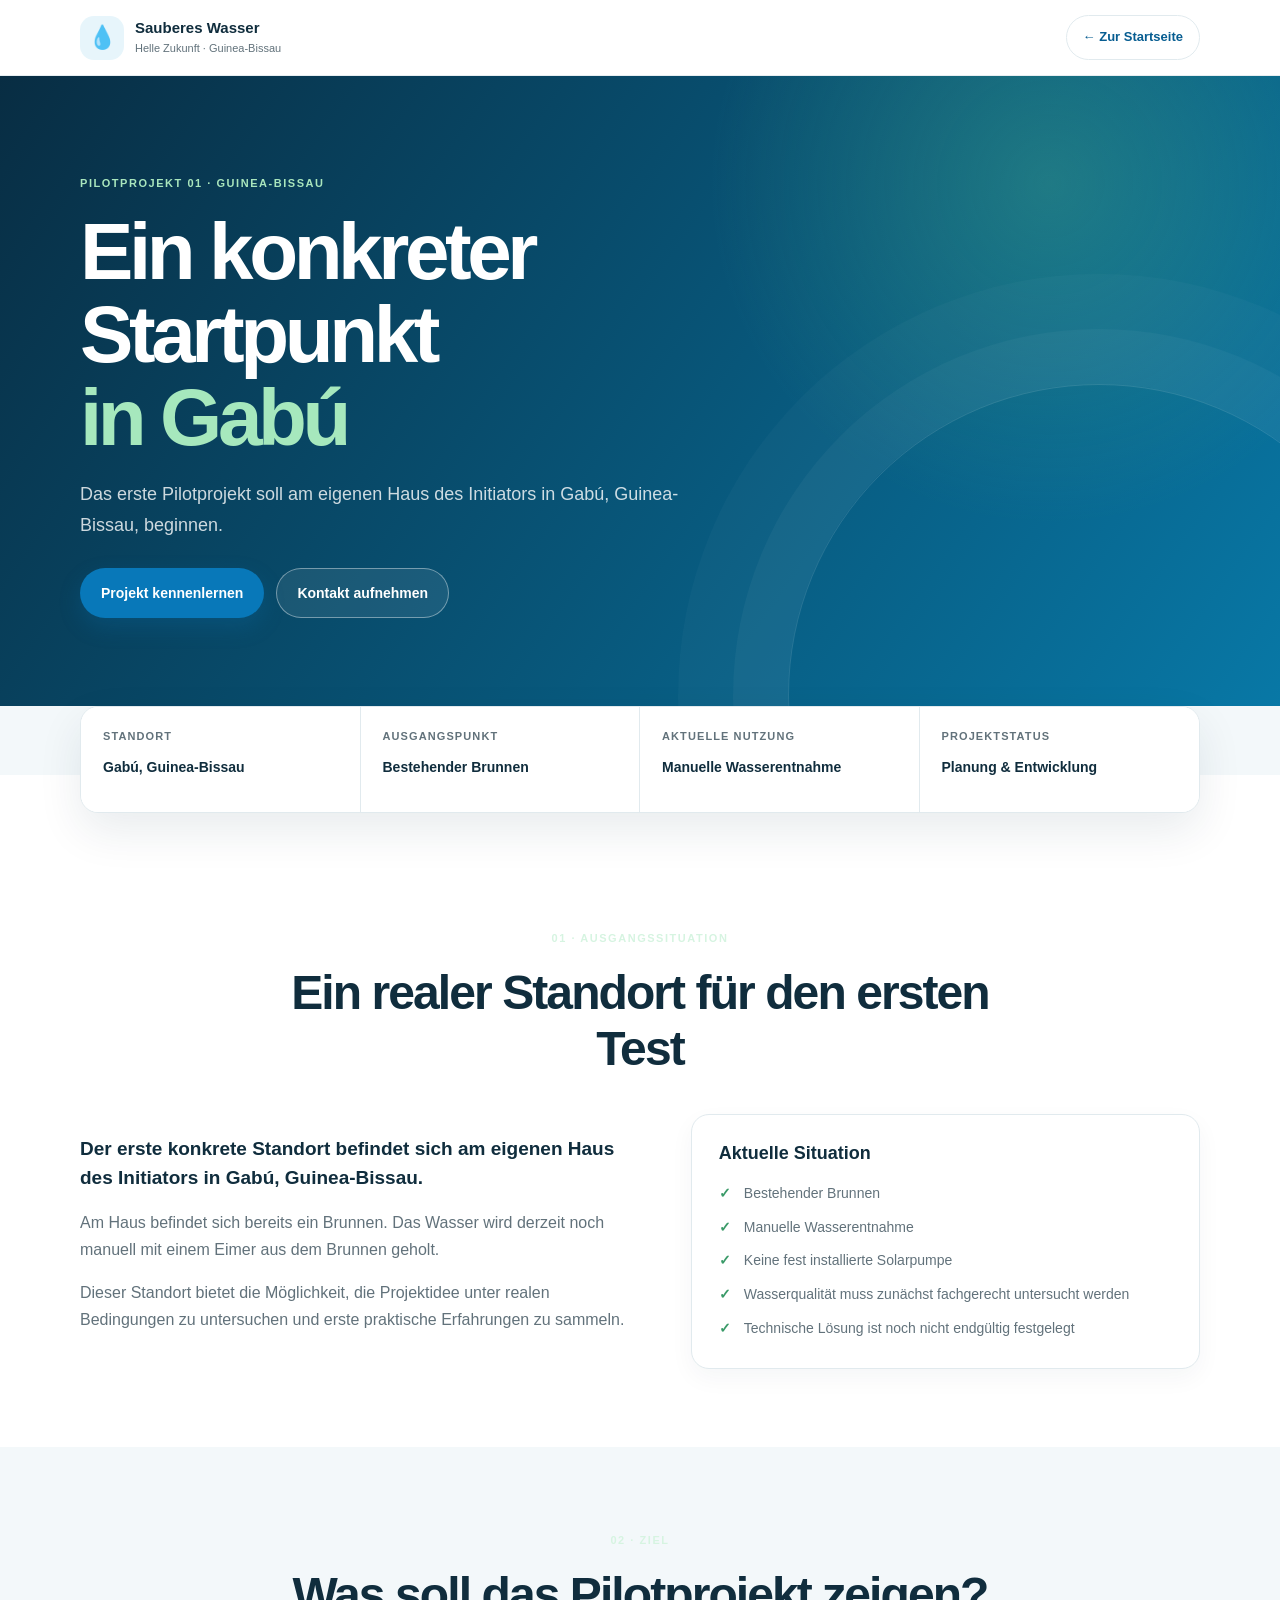
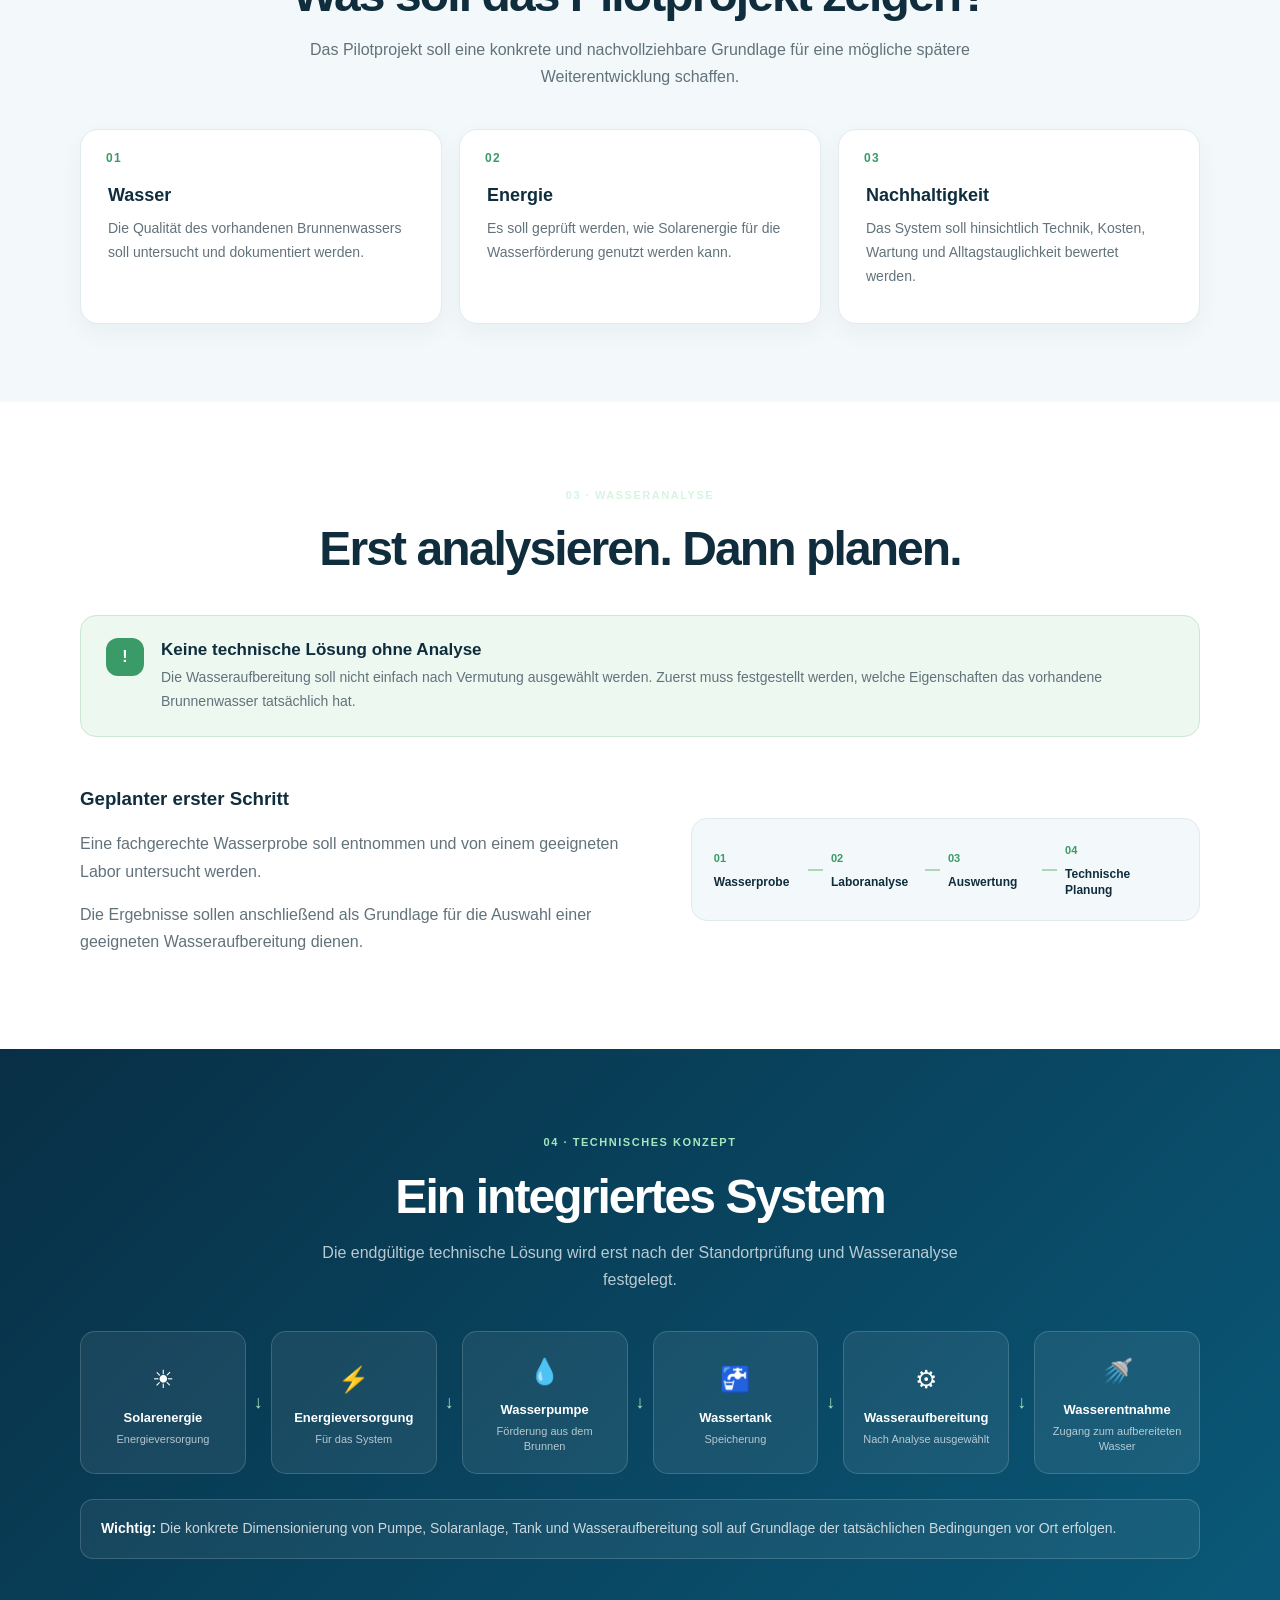
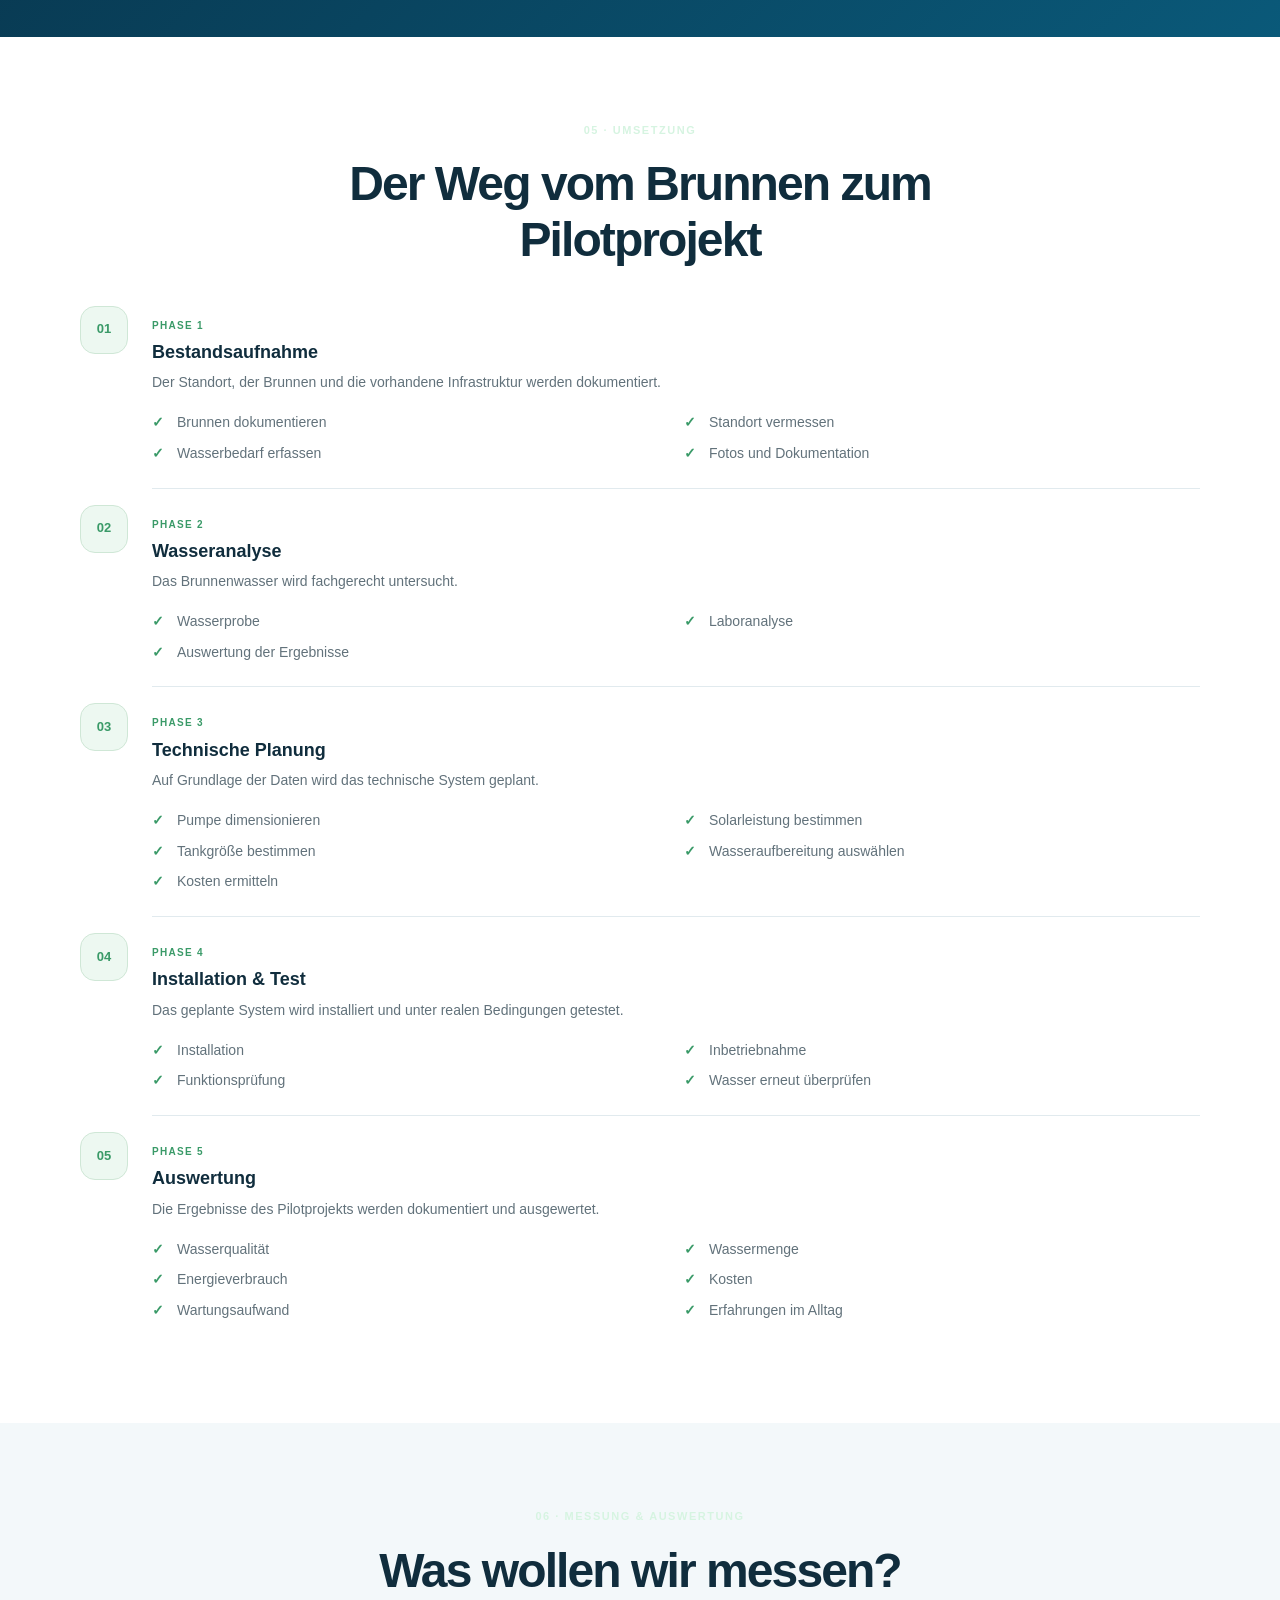
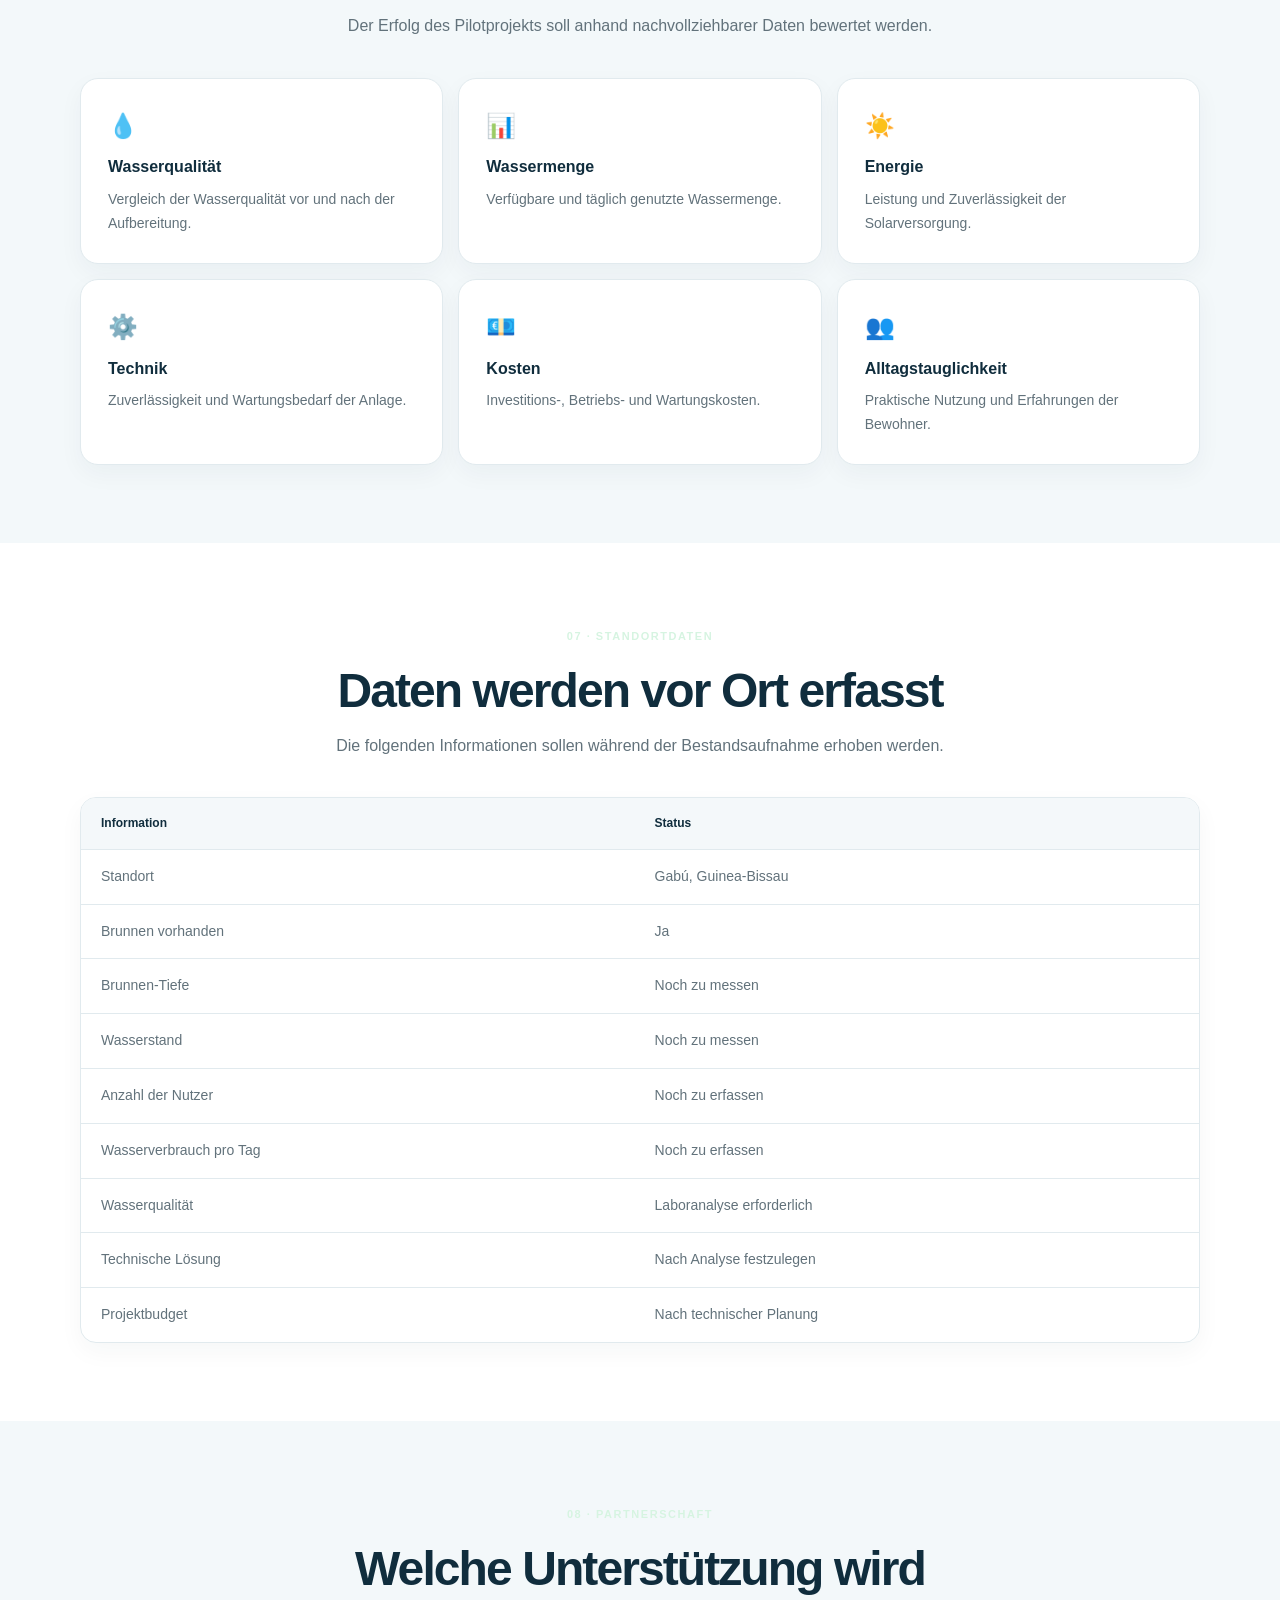
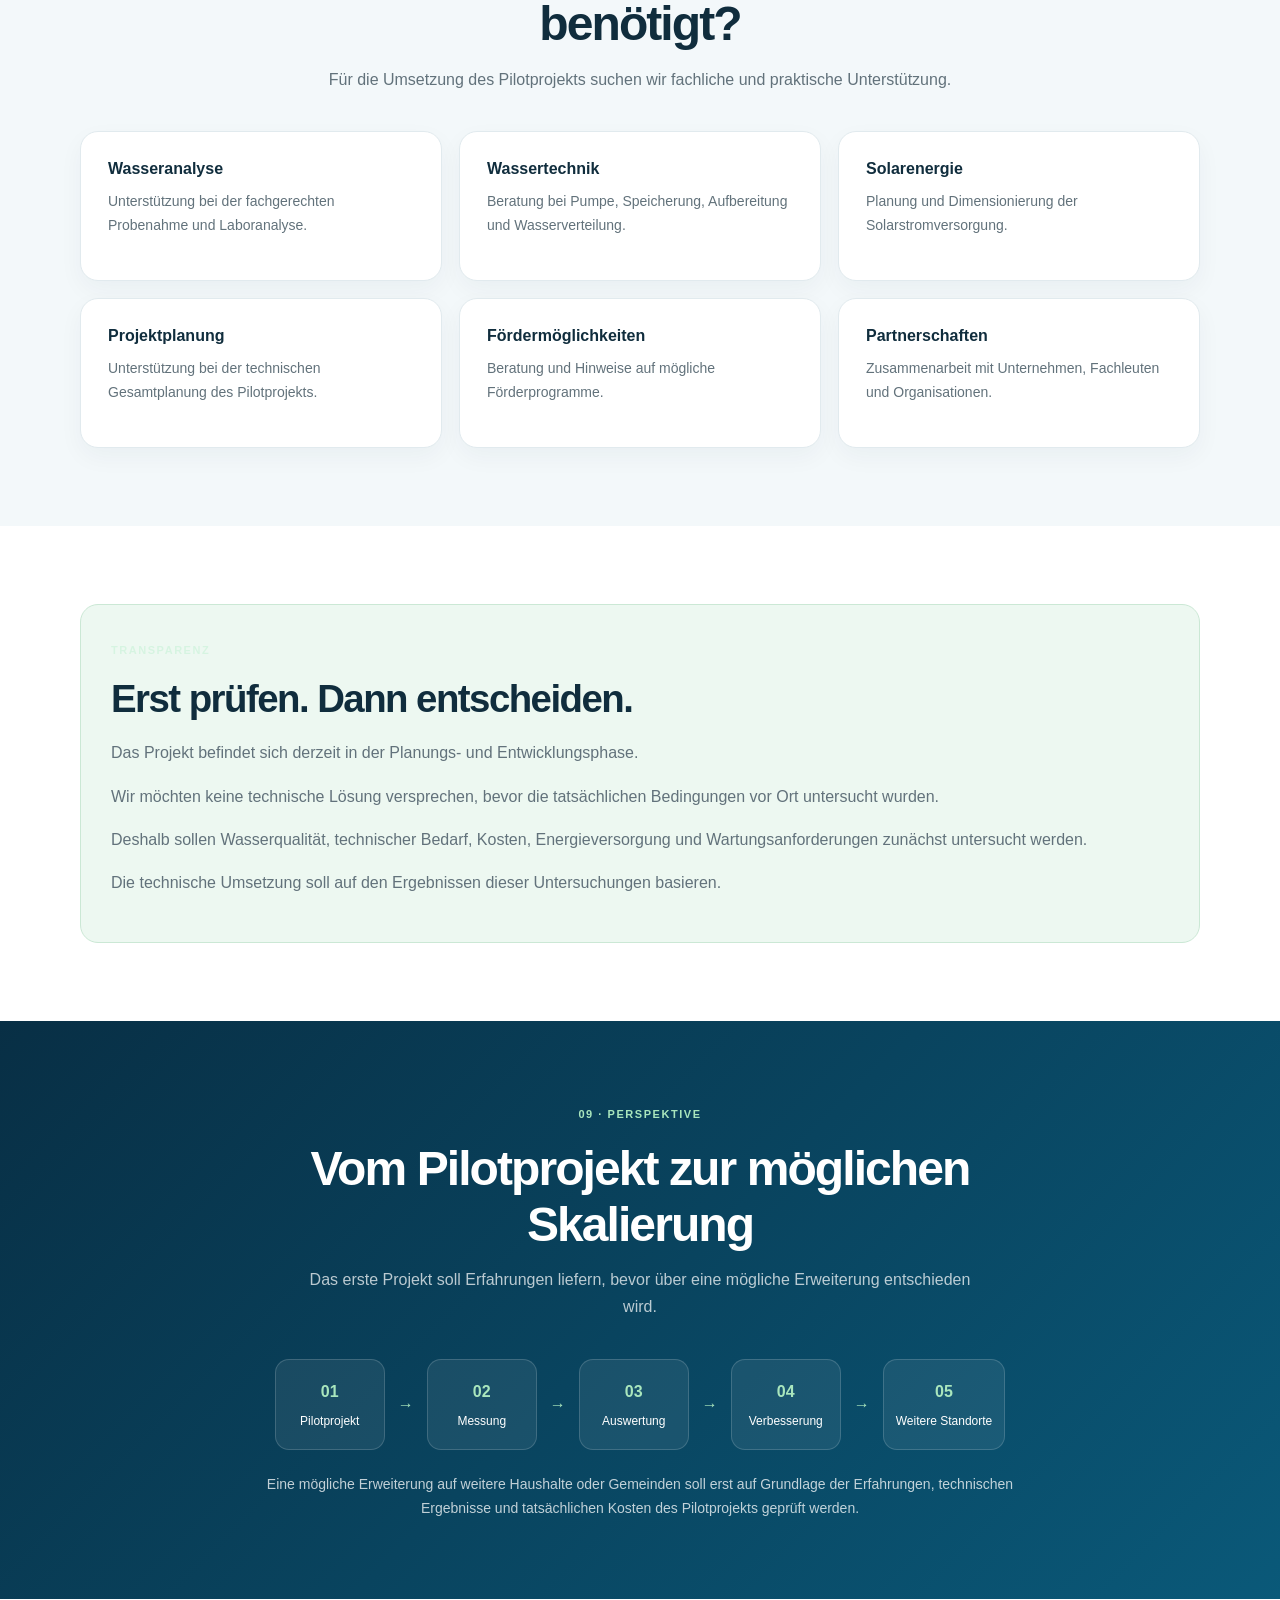
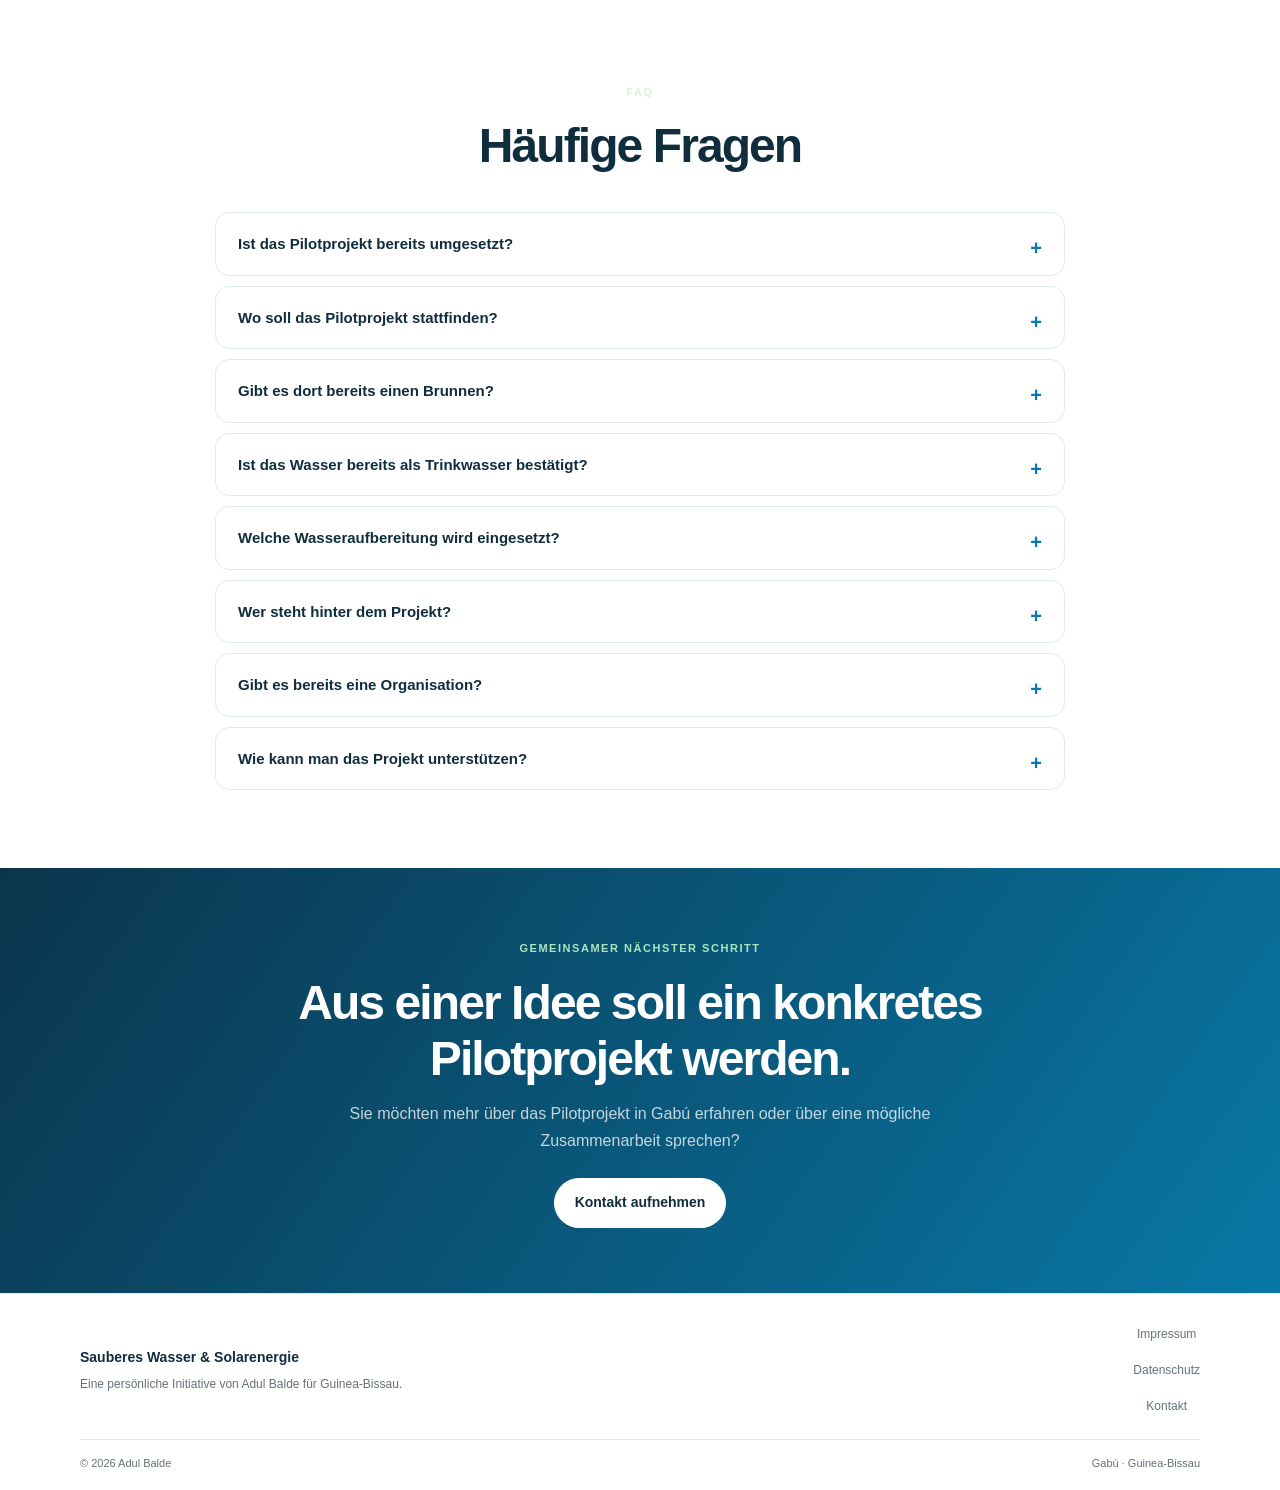
==== pilotprojekt.html @ 729b3783 "add new info" ====
<!DOCTYPE html>
<html lang="de">
<head>
    <meta charset="UTF-8">
    <meta
        name="viewport"
        content="width=device-width, initial-scale=1.0"
    >

    <meta
        name="description"
        content="Pilotprojekt in Gabú, Guinea-Bissau: Entwicklung und Erprobung einer nachhaltigen Lösung für Wasser und Solarenergie."
    >

    <title>Pilotprojekt Gabú | Sauberes Wasser & Solarenergie</title>

    <link rel="stylesheet" href="style.css">
</head>

<body class="pilot-page">

    <header class="site-header pilot-header">
        <a class="brand" href="index.html" aria-label="Zur Startseite">
            <span class="brand-mark" aria-hidden="true">💧</span>
            <span>
                <strong>Sauberes Wasser</strong>
                <small>Helle Zukunft · Guinea-Bissau</small>
            </span>
        </a>
        <a class="pilot-home-link" href="index.html">← Zur Startseite</a>
    </header>

    <main>

        <!-- =========================================
             HERO
        ========================================== -->

        <section class="pilot-hero">

            <div class="container">

                <span class="eyebrow">
                    PILOTPROJEKT 01 · GUINEA-BISSAU
                </span>

                <h1>
                    Ein konkreter Startpunkt
                    <span>in Gabú</span>
                </h1>

                <p class="hero-lead">
                    Das erste Pilotprojekt soll am eigenen Haus des
                    Initiators in Gabú, Guinea-Bissau, beginnen.
                </p>

                <div class="hero-actions">

                    <a
                        href="#ausgangssituation"
                        class="btn btn-primary"
                    >
                        Projekt kennenlernen
                    </a>

                    <a
                        href="index.html#kontakt"
                        class="btn btn-secondary"
                    >
                        Kontakt aufnehmen
                    </a>

                </div>

            </div>

        </section>


        <!-- =========================================
             QUICK FACTS
        ========================================== -->

        <section class="pilot-facts">

            <div class="container">

                <div class="facts-grid">

                    <div class="fact-card">

                        <span class="fact-label">
                            Standort
                        </span>

                        <strong>
                            Gabú, Guinea-Bissau
                        </strong>

                    </div>


                    <div class="fact-card">

                        <span class="fact-label">
                            Ausgangspunkt
                        </span>

                        <strong>
                            Bestehender Brunnen
                        </strong>

                    </div>


                    <div class="fact-card">

                        <span class="fact-label">
                            Aktuelle Nutzung
                        </span>

                        <strong>
                            Manuelle Wasserentnahme
                        </strong>

                    </div>


                    <div class="fact-card">

                        <span class="fact-label">
                            Projektstatus
                        </span>

                        <strong>
                            Planung & Entwicklung
                        </strong>

                    </div>

                </div>

            </div>

        </section>


        <!-- =========================================
             AUSGANGSSITUATION
        ========================================== -->

        <section
            id="ausgangssituation"
            class="section"
        >

            <div class="container">

                <div class="section-heading">

                    <span class="eyebrow">
                        01 · AUSGANGSSITUATION
                    </span>

                    <h2>
                        Ein realer Standort für
                        den ersten Test
                    </h2>

                </div>


                <div class="two-column">

                    <div>

                        <p class="lead">
                            Der erste konkrete Standort befindet sich
                            am eigenen Haus des Initiators in Gabú,
                            Guinea-Bissau.
                        </p>

                        <p>
                            Am Haus befindet sich bereits ein Brunnen.
                            Das Wasser wird derzeit noch manuell mit
                            einem Eimer aus dem Brunnen geholt.
                        </p>

                        <p>
                            Dieser Standort bietet die Möglichkeit,
                            die Projektidee unter realen Bedingungen
                            zu untersuchen und erste praktische
                            Erfahrungen zu sammeln.
                        </p>

                    </div>


                    <div class="info-card">

                        <h3>
                            Aktuelle Situation
                        </h3>

                        <ul class="check-list">

                            <li>
                                Bestehender Brunnen
                            </li>

                            <li>
                                Manuelle Wasserentnahme
                            </li>

                            <li>
                                Keine fest installierte Solarpumpe
                            </li>

                            <li>
                                Wasserqualität muss zunächst
                                fachgerecht untersucht werden
                            </li>

                            <li>
                                Technische Lösung ist noch nicht
                                endgültig festgelegt
                            </li>

                        </ul>

                    </div>

                </div>

            </div>

        </section>


        <!-- =========================================
             ZIEL
        ========================================== -->

        <section class="section section-light">

            <div class="container">

                <div class="section-heading centered">

                    <span class="eyebrow">
                        02 · ZIEL
                    </span>

                    <h2>
                        Was soll das Pilotprojekt zeigen?
                    </h2>

                    <p>
                        Das Pilotprojekt soll eine konkrete und
                        nachvollziehbare Grundlage für eine mögliche
                        spätere Weiterentwicklung schaffen.
                    </p>

                </div>


                <div class="cards-grid three-columns">

                    <article class="feature-card">

                        <div class="card-number">
                            01
                        </div>

                        <h3>
                            Wasser
                        </h3>

                        <p>
                            Die Qualität des vorhandenen Brunnenwassers
                            soll untersucht und dokumentiert werden.
                        </p>

                    </article>


                    <article class="feature-card">

                        <div class="card-number">
                            02
                        </div>

                        <h3>
                            Energie
                        </h3>

                        <p>
                            Es soll geprüft werden, wie Solarenergie
                            für die Wasserförderung genutzt werden kann.
                        </p>

                    </article>


                    <article class="feature-card">

                        <div class="card-number">
                            03
                        </div>

                        <h3>
                            Nachhaltigkeit
                        </h3>

                        <p>
                            Das System soll hinsichtlich Technik,
                            Kosten, Wartung und Alltagstauglichkeit
                            bewertet werden.
                        </p>

                    </article>

                </div>

            </div>

        </section>


        <!-- =========================================
             WASSERANALYSE
        ========================================== -->

        <section class="section">

            <div class="container">

                <div class="section-heading">

                    <span class="eyebrow">
                        03 · WASSERANALYSE
                    </span>

                    <h2>
                        Erst analysieren.
                        Dann planen.
                    </h2>

                </div>


                <div class="important-box">

                    <div class="important-icon">
                        !
                    </div>

                    <div>

                        <h3>
                            Keine technische Lösung ohne Analyse
                        </h3>

                        <p>
                            Die Wasseraufbereitung soll nicht einfach
                            nach Vermutung ausgewählt werden.
                            Zuerst muss festgestellt werden, welche
                            Eigenschaften das vorhandene Brunnenwasser
                            tatsächlich hat.
                        </p>

                    </div>

                </div>


                <div class="two-column">

                    <div>

                        <h3>
                            Geplanter erster Schritt
                        </h3>

                        <p>
                            Eine fachgerechte Wasserprobe soll
                            entnommen und von einem geeigneten
                            Labor untersucht werden.
                        </p>

                        <p>
                            Die Ergebnisse sollen anschließend als
                            Grundlage für die Auswahl einer geeigneten
                            Wasseraufbereitung dienen.
                        </p>

                    </div>


                    <div class="process-card">

                        <div class="process-step">
                            <span>01</span>
                            <strong>Wasserprobe</strong>
                        </div>

                        <div class="process-line"></div>

                        <div class="process-step">
                            <span>02</span>
                            <strong>Laboranalyse</strong>
                        </div>

                        <div class="process-line"></div>

                        <div class="process-step">
                            <span>03</span>
                            <strong>Auswertung</strong>
                        </div>

                        <div class="process-line"></div>

                        <div class="process-step">
                            <span>04</span>
                            <strong>Technische Planung</strong>
                        </div>

                    </div>

                </div>

            </div>

        </section>


        <!-- =========================================
             TECHNISCHES KONZEPT
        ========================================== -->

        <section
            class="section section-dark"
            id="technisches-konzept"
        >

            <div class="container">

                <div class="section-heading centered">

                    <span class="eyebrow">
                        04 · TECHNISCHES KONZEPT
                    </span>

                    <h2>
                        Ein integriertes System
                    </h2>

                    <p>
                        Die endgültige technische Lösung wird erst
                        nach der Standortprüfung und Wasseranalyse
                        festgelegt.
                    </p>

                </div>


                <div class="system-flow">

                    <div class="system-item">

                        <span class="system-icon">
                            ☀
                        </span>

                        <strong>
                            Solarenergie
                        </strong>

                        <small>
                            Energieversorgung
                        </small>

                    </div>


                    <div class="system-arrow">
                        ↓
                    </div>


                    <div class="system-item">

                        <span class="system-icon">
                            ⚡
                        </span>

                        <strong>
                            Energieversorgung
                        </strong>

                        <small>
                            Für das System
                        </small>

                    </div>


                    <div class="system-arrow">
                        ↓
                    </div>


                    <div class="system-item">

                        <span class="system-icon">
                            💧
                        </span>

                        <strong>
                            Wasserpumpe
                        </strong>

                        <small>
                            Förderung aus dem Brunnen
                        </small>

                    </div>


                    <div class="system-arrow">
                        ↓
                    </div>


                    <div class="system-item">

                        <span class="system-icon">
                            🚰
                        </span>

                        <strong>
                            Wassertank
                        </strong>

                        <small>
                            Speicherung
                        </small>

                    </div>


                    <div class="system-arrow">
                        ↓
                    </div>


                    <div class="system-item">

                        <span class="system-icon">
                            ⚙
                        </span>

                        <strong>
                            Wasseraufbereitung
                        </strong>

                        <small>
                            Nach Analyse ausgewählt
                        </small>

                    </div>


                    <div class="system-arrow">
                        ↓
                    </div>


                    <div class="system-item">

                        <span class="system-icon">
                            🚿
                        </span>

                        <strong>
                            Wasserentnahme
                        </strong>

                        <small>
                            Zugang zum aufbereiteten Wasser
                        </small>

                    </div>

                </div>


                <div class="dark-note">

                    <strong>
                        Wichtig:
                    </strong>

                    Die konkrete Dimensionierung von Pumpe,
                    Solaranlage, Tank und Wasseraufbereitung soll
                    auf Grundlage der tatsächlichen Bedingungen
                    vor Ort erfolgen.

                </div>

            </div>

        </section>


        <!-- =========================================
             PROJEKTPHASEN
        ========================================== -->

        <section class="section">

            <div class="container">

                <div class="section-heading centered">

                    <span class="eyebrow">
                        05 · UMSETZUNG
                    </span>

                    <h2>
                        Der Weg vom Brunnen
                        zum Pilotprojekt
                    </h2>

                </div>


                <div class="timeline">

                    <article class="timeline-item">

                        <div class="timeline-number">
                            01
                        </div>

                        <div class="timeline-content">

                            <span>
                                PHASE 1
                            </span>

                            <h3>
                                Bestandsaufnahme
                            </h3>

                            <p>
                                Der Standort, der Brunnen und die
                                vorhandene Infrastruktur werden
                                dokumentiert.
                            </p>

                            <ul>
                                <li>Brunnen dokumentieren</li>
                                <li>Standort vermessen</li>
                                <li>Wasserbedarf erfassen</li>
                                <li>Fotos und Dokumentation</li>
                            </ul>

                        </div>

                    </article>


                    <article class="timeline-item">

                        <div class="timeline-number">
                            02
                        </div>

                        <div class="timeline-content">

                            <span>
                                PHASE 2
                            </span>

                            <h3>
                                Wasseranalyse
                            </h3>

                            <p>
                                Das Brunnenwasser wird fachgerecht
                                untersucht.
                            </p>

                            <ul>
                                <li>Wasserprobe</li>
                                <li>Laboranalyse</li>
                                <li>Auswertung der Ergebnisse</li>
                            </ul>

                        </div>

                    </article>


                    <article class="timeline-item">

                        <div class="timeline-number">
                            03
                        </div>

                        <div class="timeline-content">

                            <span>
                                PHASE 3
                            </span>

                            <h3>
                                Technische Planung
                            </h3>

                            <p>
                                Auf Grundlage der Daten wird das
                                technische System geplant.
                            </p>

                            <ul>
                                <li>Pumpe dimensionieren</li>
                                <li>Solarleistung bestimmen</li>
                                <li>Tankgröße bestimmen</li>
                                <li>Wasseraufbereitung auswählen</li>
                                <li>Kosten ermitteln</li>
                            </ul>

                        </div>

                    </article>


                    <article class="timeline-item">

                        <div class="timeline-number">
                            04
                        </div>

                        <div class="timeline-content">

                            <span>
                                PHASE 4
                            </span>

                            <h3>
                                Installation & Test
                            </h3>

                            <p>
                                Das geplante System wird installiert
                                und unter realen Bedingungen getestet.
                            </p>

                            <ul>
                                <li>Installation</li>
                                <li>Inbetriebnahme</li>
                                <li>Funktionsprüfung</li>
                                <li>Wasser erneut überprüfen</li>
                            </ul>

                        </div>

                    </article>


                    <article class="timeline-item">

                        <div class="timeline-number">
                            05
                        </div>

                        <div class="timeline-content">

                            <span>
                                PHASE 5
                            </span>

                            <h3>
                                Auswertung
                            </h3>

                            <p>
                                Die Ergebnisse des Pilotprojekts werden
                                dokumentiert und ausgewertet.
                            </p>

                            <ul>
                                <li>Wasserqualität</li>
                                <li>Wassermenge</li>
                                <li>Energieverbrauch</li>
                                <li>Kosten</li>
                                <li>Wartungsaufwand</li>
                                <li>Erfahrungen im Alltag</li>
                            </ul>

                        </div>

                    </article>

                </div>

            </div>

        </section>


        <!-- =========================================
             MESSUNG
        ========================================== -->

        <section class="section section-light">

            <div class="container">

                <div class="section-heading centered">

                    <span class="eyebrow">
                        06 · MESSUNG & AUSWERTUNG
                    </span>

                    <h2>
                        Was wollen wir messen?
                    </h2>

                    <p>
                        Der Erfolg des Pilotprojekts soll anhand
                        nachvollziehbarer Daten bewertet werden.
                    </p>

                </div>


                <div class="measurement-grid">

                    <div class="measurement-card">

                        <span>
                            💧
                        </span>

                        <h3>
                            Wasserqualität
                        </h3>

                        <p>
                            Vergleich der Wasserqualität vor und
                            nach der Aufbereitung.
                        </p>

                    </div>


                    <div class="measurement-card">

                        <span>
                            📊
                        </span>

                        <h3>
                            Wassermenge
                        </h3>

                        <p>
                            Verfügbare und täglich genutzte
                            Wassermenge.
                        </p>

                    </div>


                    <div class="measurement-card">

                        <span>
                            ☀️
                        </span>

                        <h3>
                            Energie
                        </h3>

                        <p>
                            Leistung und Zuverlässigkeit der
                            Solarversorgung.
                        </p>

                    </div>


                    <div class="measurement-card">

                        <span>
                            ⚙️
                        </span>

                        <h3>
                            Technik
                        </h3>

                        <p>
                            Zuverlässigkeit und Wartungsbedarf
                            der Anlage.
                        </p>

                    </div>


                    <div class="measurement-card">

                        <span>
                            💶
                        </span>

                        <h3>
                            Kosten
                        </h3>

                        <p>
                            Investitions-, Betriebs- und
                            Wartungskosten.
                        </p>

                    </div>


                    <div class="measurement-card">

                        <span>
                            👥
                        </span>

                        <h3>
                            Alltagstauglichkeit
                        </h3>

                        <p>
                            Praktische Nutzung und Erfahrungen
                            der Bewohner.
                        </p>

                    </div>

                </div>

            </div>

        </section>


        <!-- =========================================
             DATEN DES STANDORTS
        ========================================== -->

        <section class="section">

            <div class="container">

                <div class="section-heading">

                    <span class="eyebrow">
                        07 · STANDORTDATEN
                    </span>

                    <h2>
                        Daten werden vor Ort erfasst
                    </h2>

                    <p>
                        Die folgenden Informationen sollen während
                        der Bestandsaufnahme erhoben werden.
                    </p>

                </div>


                <div class="data-table-wrapper">

                    <table class="data-table">

                        <thead>

                            <tr>
                                <th>
                                    Information
                                </th>

                                <th>
                                    Status
                                </th>
                            </tr>

                        </thead>

                        <tbody>

                            <tr>
                                <td>
                                    Standort
                                </td>

                                <td>
                                    Gabú, Guinea-Bissau
                                </td>
                            </tr>

                            <tr>
                                <td>
                                    Brunnen vorhanden
                                </td>

                                <td>
                                    Ja
                                </td>
                            </tr>

                            <tr>
                                <td>
                                    Brunnen-Tiefe
                                </td>

                                <td>
                                    Noch zu messen
                                </td>
                            </tr>

                            <tr>
                                <td>
                                    Wasserstand
                                </td>

                                <td>
                                    Noch zu messen
                                </td>
                            </tr>

                            <tr>
                                <td>
                                    Anzahl der Nutzer
                                </td>

                                <td>
                                    Noch zu erfassen
                                </td>
                            </tr>

                            <tr>
                                <td>
                                    Wasserverbrauch pro Tag
                                </td>

                                <td>
                                    Noch zu erfassen
                                </td>
                            </tr>

                            <tr>
                                <td>
                                    Wasserqualität
                                </td>

                                <td>
                                    Laboranalyse erforderlich
                                </td>
                            </tr>

                            <tr>
                                <td>
                                    Technische Lösung
                                </td>

                                <td>
                                    Nach Analyse festzulegen
                                </td>
                            </tr>

                            <tr>
                                <td>
                                    Projektbudget
                                </td>

                                <td>
                                    Nach technischer Planung
                                </td>
                            </tr>

                        </tbody>

                    </table>

                </div>

            </div>

        </section>


        <!-- =========================================
             WAS WIR BRAUCHEN
        ========================================== -->

        <section class="section section-light">

            <div class="container">

                <div class="section-heading centered">

                    <span class="eyebrow">
                        08 · PARTNERSCHAFT
                    </span>

                    <h2>
                        Welche Unterstützung wird benötigt?
                    </h2>

                    <p>
                        Für die Umsetzung des Pilotprojekts suchen
                        wir fachliche und praktische Unterstützung.
                    </p>

                </div>


                <div class="cards-grid three-columns">

                    <article class="support-card">

                        <h3>
                            Wasseranalyse
                        </h3>

                        <p>
                            Unterstützung bei der fachgerechten
                            Probenahme und Laboranalyse.
                        </p>

                    </article>


                    <article class="support-card">

                        <h3>
                            Wassertechnik
                        </h3>

                        <p>
                            Beratung bei Pumpe, Speicherung,
                            Aufbereitung und Wasserverteilung.
                        </p>

                    </article>


                    <article class="support-card">

                        <h3>
                            Solarenergie
                        </h3>

                        <p>
                            Planung und Dimensionierung der
                            Solarstromversorgung.
                        </p>

                    </article>


                    <article class="support-card">

                        <h3>
                            Projektplanung
                        </h3>

                        <p>
                            Unterstützung bei der technischen
                            Gesamtplanung des Pilotprojekts.
                        </p>

                    </article>


                    <article class="support-card">

                        <h3>
                            Fördermöglichkeiten
                        </h3>

                        <p>
                            Beratung und Hinweise auf mögliche
                            Förderprogramme.
                        </p>

                    </article>


                    <article class="support-card">

                        <h3>
                            Partnerschaften
                        </h3>

                        <p>
                            Zusammenarbeit mit Unternehmen,
                            Fachleuten und Organisationen.
                        </p>

                    </article>

                </div>

            </div>

        </section>


        <!-- =========================================
             TRANSPARENZ
        ========================================== -->

        <section class="section">

            <div class="container">

                <div class="transparency-box">

                    <div>

                        <span class="eyebrow">
                            TRANSPARENZ
                        </span>

                        <h2>
                            Erst prüfen. Dann entscheiden.
                        </h2>

                    </div>


                    <div>

                        <p>
                            Das Projekt befindet sich derzeit in der
                            Planungs- und Entwicklungsphase.
                        </p>

                        <p>
                            Wir möchten keine technische Lösung
                            versprechen, bevor die tatsächlichen
                            Bedingungen vor Ort untersucht wurden.
                        </p>

                        <p>
                            Deshalb sollen Wasserqualität, technischer
                            Bedarf, Kosten, Energieversorgung und
                            Wartungsanforderungen zunächst untersucht
                            werden.
                        </p>

                        <p>
                            Die technische Umsetzung soll auf den
                            Ergebnissen dieser Untersuchungen basieren.
                        </p>

                    </div>

                </div>

            </div>

        </section>


        <!-- =========================================
             ZUKUNFT
        ========================================== -->

        <section class="section section-dark">

            <div class="container">

                <div class="section-heading centered">

                    <span class="eyebrow">
                        09 · PERSPEKTIVE
                    </span>

                    <h2>
                        Vom Pilotprojekt zur möglichen
                        Skalierung
                    </h2>

                    <p>
                        Das erste Projekt soll Erfahrungen liefern,
                        bevor über eine mögliche Erweiterung
                        entschieden wird.
                    </p>

                </div>


                <div class="scale-flow">

                    <div>
                        <strong>
                            01
                        </strong>

                        <span>
                            Pilotprojekt
                        </span>
                    </div>

                    <div class="scale-arrow">
                        →
                    </div>

                    <div>
                        <strong>
                            02
                        </strong>

                        <span>
                            Messung
                        </span>
                    </div>

                    <div class="scale-arrow">
                        →
                    </div>

                    <div>
                        <strong>
                            03
                        </strong>

                        <span>
                            Auswertung
                        </span>
                    </div>

                    <div class="scale-arrow">
                        →
                    </div>

                    <div>
                        <strong>
                            04
                        </strong>

                        <span>
                            Verbesserung
                        </span>
                    </div>

                    <div class="scale-arrow">
                        →
                    </div>

                    <div>
                        <strong>
                            05
                        </strong>

                        <span>
                            Weitere Standorte
                        </span>
                    </div>

                </div>


                <p class="future-note">

                    Eine mögliche Erweiterung auf weitere Haushalte
                    oder Gemeinden soll erst auf Grundlage der
                    Erfahrungen, technischen Ergebnisse und
                    tatsächlichen Kosten des Pilotprojekts geprüft
                    werden.

                </p>

            </div>

        </section>


        <!-- =========================================
             FAQ
        ========================================== -->

        <section class="section">

            <div class="container">

                <div class="section-heading centered">

                    <span class="eyebrow">
                        FAQ
                    </span>

                    <h2>
                        Häufige Fragen
                    </h2>

                </div>


                <div class="faq">

                    <details>

                        <summary>
                            Ist das Pilotprojekt bereits umgesetzt?
                        </summary>

                        <p>
                            Nein. Das Projekt befindet sich derzeit
                            in der Planungs- und Entwicklungsphase.
                        </p>

                    </details>


                    <details>

                        <summary>
                            Wo soll das Pilotprojekt stattfinden?
                        </summary>

                        <p>
                            Der erste Pilotstandort befindet sich am
                            eigenen Haus des Initiators in Gabú,
                            Guinea-Bissau.
                        </p>

                    </details>


                    <details>

                        <summary>
                            Gibt es dort bereits einen Brunnen?
                        </summary>

                        <p>
                            Ja. Am Standort befindet sich bereits
                            ein Brunnen, aus dem das Wasser derzeit
                            manuell mit einem Eimer entnommen wird.
                        </p>

                    </details>


                    <details>

                        <summary>
                            Ist das Wasser bereits als Trinkwasser
                            bestätigt?
                        </summary>

                        <p>
                            Das soll zunächst durch eine fachgerechte
                            Wasseranalyse überprüft werden. Die
                            technische Aufbereitung wird anschließend
                            auf Grundlage der Analyse geplant.
                        </p>

                    </details>


                    <details>

                        <summary>
                            Welche Wasseraufbereitung wird eingesetzt?
                        </summary>

                        <p>
                            Das steht noch nicht fest. Die geeignete
                            Methode soll anhand der Ergebnisse der
                            Wasseranalyse ausgewählt werden.
                        </p>

                    </details>


                    <details>

                        <summary>
                            Wer steht hinter dem Projekt?
                        </summary>

                        <p>
                            Das Projekt wurde von Adul Balde als
                            persönliche Initiative entwickelt.
                        </p>

                    </details>


                    <details>

                        <summary>
                            Gibt es bereits eine Organisation?
                        </summary>

                        <p>
                            Derzeit handelt es sich um eine persönliche
                            Initiative. Perspektivisch ist die Gründung
                            einer eigenen Organisation vorgesehen.
                        </p>

                    </details>


                    <details>

                        <summary>
                            Wie kann man das Projekt unterstützen?
                        </summary>

                        <p>
                            Unterstützung wird insbesondere in den
                            Bereichen Wasseranalyse, Wassertechnik,
                            Solarenergie, Projektplanung,
                            Fördermöglichkeiten und Partnerschaften
                            gesucht.
                        </p>

                    </details>

                </div>

            </div>

        </section>


        <!-- =========================================
             CONTACT CTA
        ========================================== -->

        <section class="pilot-contact">

            <div class="container">

                <span class="eyebrow">
                    GEMEINSAMER NÄCHSTER SCHRITT
                </span>

                <h2>
                    Aus einer Idee soll ein
                    konkretes Pilotprojekt werden.
                </h2>

                <p>
                    Sie möchten mehr über das Pilotprojekt in Gabú
                    erfahren oder über eine mögliche Zusammenarbeit
                    sprechen?
                </p>

                <a
                    href="mailto:baldeadul918@gmail.com?subject=Pilotprojekt%20Gabú%20-%20Guinea-Bissau"
                    class="btn btn-light"
                >
                    Kontakt aufnehmen
                </a>

            </div>

        </section>

    </main>


    <!-- =========================================
         FOOTER
    ========================================== -->

    <footer class="footer">

        <div class="container">

            <div class="footer-inner">

                <div>

                    <strong>
                        Sauberes Wasser & Solarenergie
                    </strong>

                    <p>
                        Eine persönliche Initiative von Adul Balde
                        für Guinea-Bissau.
                    </p>

                </div>


                <div class="footer-links">

                    <a href="impressum.html">
                        Impressum
                    </a>

                    <a href="datenschutz.html">
                        Datenschutz
                    </a>

                    <a href="index.html#kontakt">
                        Kontakt
                    </a>

                </div>

            </div>


            <div class="footer-bottom">

                <span>
                    © 2026 Adul Balde
                </span>

                <span>
                    Gabú · Guinea-Bissau
                </span>

            </div>

        </div>

    </footer>


</body>
</html>
---- style.css ----
:root {
  --navy: #102d3d;
  --blue: #0878b9;
  --blue-dark: #075d91;
  --green: #3a9a68;
  --ink: #263843;
  --muted: #62727b;
  --paper: #fff;
  --soft: #f3f8fa;
  --line: #e1eaee;
  --shadow: 0 18px 45px rgba(16, 45, 61, .09);
  --radius: 20px;
}

* { box-sizing: border-box; }
html { scroll-behavior: smooth; scroll-padding-top: 90px; }
body { margin: 0; color: var(--ink); background: var(--paper); font-family: 'DM Sans', sans-serif; font-size: 16px; line-height: 1.7; }
img { display: block; max-width: 100%; }
a { color: inherit; }
.container { width: min(1120px, calc(100% - 48px)); margin-inline: auto; }
h1, h2, h3, strong { font-family: 'Manrope', sans-serif; }
h2 { margin: 0 0 18px; color: var(--navy); font-size: clamp(2rem, 4vw, 3rem); line-height: 1.16; letter-spacing: -.04em; }
h2 span { color: var(--blue); }
h3 { color: var(--navy); line-height: 1.3; }
p { margin: 0 0 16px; color: var(--muted); }

.site-header { position: sticky; z-index: 20; top: 0; display: flex; min-height: 76px; align-items: center; justify-content: space-between; gap: 24px; padding: 10px max(24px, calc((100vw - 1120px) / 2)); border-bottom: 1px solid rgba(225,234,238,.8); background: rgba(255,255,255,.96); backdrop-filter: blur(14px); }
.brand { display: inline-flex; align-items: center; gap: 11px; color: var(--navy); text-decoration: none; line-height: 1.25; }
.brand-mark { display: grid; width: 44px; height: 44px; place-items: center; border-radius: 14px; background: #e7f5fb; font-size: 23px; }
.brand strong, .brand small { display: block; }
.brand strong { font-size: 15px; }
.brand small { margin-top: 4px; color: var(--muted); font-size: 11px; }
.nav { display: flex; align-items: center; gap: clamp(12px, 1.7vw, 24px); }
.nav a { color: #4f626d; font-size: 13px; font-weight: 700; text-decoration: none; transition: color .2s ease; }
.nav a:hover { color: var(--blue); }
.nav .nav-cta { padding: 10px 17px; border-radius: 999px; color: white; background: var(--blue); }
.menu-toggle { display: none; border: 0; background: transparent; color: var(--navy); font-size: 25px; cursor: pointer; }

.hero { position: relative; overflow: hidden; min-height: 570px; color: white; background: radial-gradient(circle at 85% 18%, rgba(88,195,134,.35), transparent 28%), radial-gradient(circle at 8% 92%, rgba(29,145,195,.34), transparent 32%), linear-gradient(120deg, #082d43, #0878b9); }
.hero::after { position: absolute; right: -90px; bottom: -210px; width: 560px; height: 560px; border: 1px solid rgba(255,255,255,.12); border-radius: 50%; box-shadow: 0 0 0 52px rgba(255,255,255,.035), 0 0 0 105px rgba(255,255,255,.025); content: ''; }
.hero-overlay { position: absolute; inset: 0; background: linear-gradient(90deg, rgba(3,32,49,.25), transparent 75%); }
.hero-content { position: relative; z-index: 1; padding-top: 82px; padding-bottom: 74px; }
.eyebrow { display: inline-flex; align-items: center; gap: 8px; margin-bottom: 17px; color: #d6f4e1; font-size: 11px; font-weight: 800; letter-spacing: .14em; }
.eyebrow.blue { color: var(--blue); }
.eyebrow.green { color: var(--green); }
.eyebrow.orange { color: #bb741e; }
.hero h1 { max-width: 750px; margin: 0 0 21px; font-size: clamp(3rem, 6.8vw, 5.4rem); line-height: 1.03; letter-spacing: -.055em; }
.hero h1 span { color: #92e2b1; }
.hero-lead { max-width: 650px; margin-bottom: 29px; color: rgba(255,255,255,.83); font-size: 18px; }
.hero-actions, .cta-actions { display: flex; flex-wrap: wrap; gap: 12px; }
.btn { display: inline-flex; min-height: 50px; align-items: center; justify-content: center; padding: 12px 20px; border: 1px solid transparent; border-radius: 999px; font-size: 14px; font-weight: 700; text-decoration: none; transition: transform .2s ease, background .2s ease, box-shadow .2s ease; }
.btn:hover { transform: translateY(-2px); }
.btn-primary { color: white; background: var(--blue); box-shadow: 0 9px 22px rgba(8,120,185,.22); }
.btn-primary:hover { background: var(--blue-dark); }
.hero .btn-primary { color: var(--navy); background: #a6e8bd; box-shadow: none; }
.hero .btn-primary:hover { background: #c1f2d1; }
.btn-light { color: white; border-color: rgba(255,255,255,.38); background: rgba(255,255,255,.08); }
.btn-outline { color: var(--navy); border-color: var(--line); background: white; }
.hero-note { display: flex; align-items: center; gap: 10px; margin-top: 27px; color: rgba(255,255,255,.75); font-size: 13px; }

.trust-strip { position: relative; z-index: 2; margin: -1px auto 0; padding: 24px 0; border-bottom: 1px solid var(--line); background: white; }
.trust-grid { display: grid; grid-template-columns: repeat(4, 1fr); }
.trust-grid > div { display: flex; flex-direction: column; gap: 2px; padding: 5px 23px; border-right: 1px solid var(--line); }
.trust-grid > div:first-child { padding-left: 0; }
.trust-grid > div:last-child { border: 0; }
.trust-grid strong { color: var(--navy); font-size: 14px; }
.trust-grid span { color: var(--muted); font-size: 12px; }

.section { padding: 92px 0; }
.section.soft { background: var(--soft); }
.section-heading { max-width: 770px; margin: 0 auto 42px; text-align: center; }
.section-heading p { max-width: 690px; margin-inline: auto; }
.problem-grid { display: grid; grid-template-columns: repeat(4, 1fr); gap: 17px; }
.problem-card, .support-grid article { padding: 25px 23px; border: 1px solid var(--line); border-radius: var(--radius); background: white; box-shadow: 0 9px 25px rgba(16,45,61,.035); }
.problem-card .icon { display: grid; width: 49px; height: 49px; place-items: center; margin-bottom: 17px; border-radius: 15px; background: #e9f6fb; font-size: 23px; }
.problem-card h3, .support-grid h3 { margin: 0 0 9px; font-size: 17px; }
.problem-card p, .support-grid p { margin: 0; font-size: 14px; line-height: 1.65; }
.important-note { margin-top: 22px; padding: 18px 21px; border-left: 4px solid var(--green); border-radius: 0 12px 12px 0; color: #486358; background: #edf8f1; font-size: 14px; }

.options-grid { display: grid; grid-template-columns: repeat(3, 1fr); gap: 19px; }
.option { position: relative; overflow: hidden; padding: 28px; border: 1px solid var(--line); border-radius: var(--radius); background: white; box-shadow: 0 10px 28px rgba(16,45,61,.045); }
.option.featured { border: 2px solid #8bcfa8; box-shadow: var(--shadow); }
.option .number { position: absolute; top: 20px; right: 22px; color: #aab9bf; font-weight: 800; }
.option-visual { display: flex; height: 100px; align-items: center; justify-content: center; gap: 16px; margin-bottom: 16px; border-radius: 14px; background: linear-gradient(135deg,#e8f7fb,#eff8f1); font-size: 35px; }
.option h3 { margin: 0 0 10px; font-size: 19px; }
.option p, .option li { font-size: 14px; }
.option ul { margin: 14px 0 0; padding-left: 20px; color: var(--muted); }
.center-note { max-width: 820px; margin: 24px auto 0; padding: 17px 20px; border-radius: 12px; color: #526b5c; background: #eaf6ee; text-align: center; font-size: 14px; }

.flow { display: grid; grid-template-columns: 1fr auto 1fr auto 1fr auto 1fr; align-items: center; gap: 14px; }
.flow-step { display: flex; min-height: 185px; flex-direction: column; align-items: center; justify-content: center; padding: 22px 16px; border: 1px solid var(--line); border-radius: 17px; background: white; text-align: center; box-shadow: 0 10px 25px rgba(16,45,61,.04); }
.flow-icon { display: grid; width: 52px; height: 52px; place-items: center; margin-bottom: 12px; border-radius: 16px; background: #eaf6fb; font-size: 25px; }
.flow-step strong { margin-bottom: 6px; color: var(--navy); font-size: 14px; }
.flow-step span { color: var(--muted); font-size: 12px; line-height: 1.5; }
.flow-arrow { color: #8bb99c; font-size: 24px; }
.visual-card { overflow: hidden; margin-top: 32px; border: 1px solid var(--line); border-radius: var(--radius); background: linear-gradient(125deg,#e8f6f9,#f0f7ef); }
.visual-card img { width: 100%; min-height: 150px; max-height: 430px; object-fit: cover; }
.visual-card img:not([src]), .visual-card img[src=""] { display: none; }

.two-col { display: grid; grid-template-columns: 1.35fr .8fr; align-items: center; gap: 55px; }
.two-col h2 { font-size: clamp(2rem,3.5vw,2.7rem); }
.timeline { display: grid; gap: 12px; margin-top: 27px; }
.timeline > div { display: grid; grid-template-columns: 44px 1fr; align-items: start; gap: 13px; }
.timeline b { display: grid; width: 40px; height: 40px; place-items: center; border-radius: 13px; color: var(--blue); background: #e5f3f9; font-size: 13px; }
.timeline span { color: var(--muted); font-size: 13px; }
.timeline strong { display: block; margin-bottom: 2px; color: var(--navy); font-size: 14px; }
.fact-card { padding: 32px; border-radius: var(--radius); color: white; background: linear-gradient(145deg,#0c4058,#0878a5); box-shadow: var(--shadow); }
.fact-icon { display: grid; width: 52px; height: 52px; place-items: center; margin-bottom: 15px; border-radius: 16px; background: rgba(255,255,255,.12); font-size: 26px; }
.fact-card h3 { margin: 0 0 12px; color: white; font-size: 21px; }
.fact-card p { color: rgba(255,255,255,.75); font-size: 14px; }
.mini-list { display: grid; gap: 10px; margin-top: 20px; }
.mini-list span { color: #d1f2dc; font-size: 13px; }

.about-grid { display: grid; grid-template-columns: .8fr 1.2fr; align-items: center; gap: 70px; }
.about-photo { position: relative; max-width: 390px; justify-self: center; }
.about-photo img { width: 100%; aspect-ratio: 4 / 5; object-fit: cover; border-radius: 24px; box-shadow: var(--shadow); }
.about-photo > span { position: absolute; right: -18px; bottom: 20px; padding: 12px 19px; border: 1px solid var(--line); border-radius: 13px; color: var(--navy); background: white; font-family: 'Manrope', sans-serif; font-weight: 800; box-shadow: 0 8px 20px rgba(16,45,61,.1); }
.about-copy h2 { margin-bottom: 24px; }
.about-copy p { margin-bottom: 14px; }
.about-copy p strong { color: var(--navy); }
blockquote { margin: 24px 0 0; padding: 17px 20px; border-left: 4px solid #82c89c; border-radius: 0 13px 13px 0; color: #456353; background: #edf7f0; font-family: 'Manrope', sans-serif; font-size: 16px; font-weight: 700; }
.support-grid { display: grid; grid-template-columns: repeat(3,1fr); gap: 16px; }
.support-grid article { padding: 23px; }
.support-grid article > span { display: block; margin-bottom: 12px; font-size: 25px; }

.impact { color: white; background: radial-gradient(circle at 100% 0%,rgba(56,162,111,.2),transparent 34%), linear-gradient(125deg,#082f45,#0a5979); }
.light-heading h2, .light-heading h2 span { color: white; }
.light-heading p { color: rgba(255,255,255,.7); }
.impact-grid { display: grid; grid-template-columns: repeat(4,1fr); gap: 15px; }
.impact-grid > div { display: flex; flex-direction: column; padding: 23px; border: 1px solid rgba(255,255,255,.16); border-radius: 17px; background: rgba(255,255,255,.07); }
.impact-grid b { margin-bottom: 12px; font-size: 24px; }
.impact-grid strong { margin-bottom: 5px; font-size: 15px; }
.impact-grid span { color: rgba(255,255,255,.68); font-size: 13px; }
.faq-wrap { max-width: 850px; }
.faq { display: grid; gap: 10px; }
.faq details { padding: 18px 22px; border: 1px solid var(--line); border-radius: 14px; background: white; }
.faq summary { position: relative; padding-right: 28px; color: var(--navy); font-family: 'Manrope', sans-serif; font-size: 15px; font-weight: 700; cursor: pointer; list-style: none; }
.faq summary::-webkit-details-marker { display: none; }
.faq summary::after { position: absolute; top: 0; right: 0; color: var(--blue); font-size: 20px; content: '+'; }
.faq details[open] summary::after { content: '−'; }
.faq details p { margin: 12px 0 0; font-size: 14px; }

.cta-section { padding-top: 25px; padding-bottom: 80px; background: var(--soft); }
.cta-card { display: flex; align-items: center; justify-content: space-between; gap: 40px; padding: 44px 48px; border-radius: 24px; color: white; background: linear-gradient(125deg,#0b354c,#0878a6); box-shadow: var(--shadow); }
.cta-card > div:first-child { max-width: 650px; }
.cta-card .eyebrow { color: #a9e6bd; }
.cta-card h2 { margin-bottom: 13px; color: white; font-size: clamp(1.8rem,3vw,2.5rem); }
.cta-card p { margin: 0; color: rgba(255,255,255,.73); font-size: 14px; }
.cta-actions { min-width: 195px; flex-direction: column; }
.cta-actions .btn { white-space: nowrap; }
.footer { padding: 27px 0; border-top: 1px solid var(--line); background: white; }
.footer-inner { display: flex; align-items: center; justify-content: space-between; gap: 20px; }
.footer-inner > div { display: flex; flex-direction: column; }
.footer-inner strong { color: var(--navy); font-size: 14px; }
.footer-inner span, .footer-inner a { color: var(--muted); font-size: 12px; text-decoration: none; }
.footer-inner a:hover { color: var(--blue); }

@media (max-width: 980px) {
  .site-header { padding-inline: 24px; }
  .menu-toggle { display: block; }
  .nav { position: absolute; top: calc(100% - 1px); right: 16px; left: 16px; display: none; align-items: stretch; flex-direction: column; gap: 0; padding: 10px; border: 1px solid var(--line); border-radius: 16px; background: white; box-shadow: var(--shadow); }
  .nav.open { display: flex; }
  .nav a { padding: 12px 13px; }
  .nav .nav-cta { margin-top: 4px; text-align: center; }
  .problem-grid, .impact-grid { grid-template-columns: repeat(2,1fr); }
  .flow { grid-template-columns: repeat(2,1fr); }
  .flow-arrow { display: none; }
  .two-col { gap: 35px; }
  .cta-card { align-items: flex-start; flex-direction: column; }
  .cta-actions { min-width: 0; flex-direction: row; }
}
@media (max-width: 680px) {
  html { scroll-padding-top: 72px; }
  body { font-size: 15px; }
  .container { width: min(100% - 36px, 520px); }
  .site-header { min-height: 68px; padding-inline: 18px; }
  .brand-mark { width: 40px; height: 40px; }
  .brand small { font-size: 10px; }
  .hero { min-height: auto; }
  .hero-content { padding-top: 67px; padding-bottom: 52px; }
  .hero h1 { font-size: clamp(2.65rem, 12vw, 3.7rem); }
  .hero-lead { font-size: 16px; }
  .hero-actions { flex-direction: column; align-items: stretch; }
  .hero-actions .btn { width: 100%; }
  .trust-strip { padding: 18px 0; }
  .trust-grid { grid-template-columns: repeat(2,1fr); row-gap: 16px; }
  .trust-grid > div { padding: 4px 12px; border-right: 0; }
  .trust-grid > div:nth-child(odd) { padding-left: 0; border-right: 1px solid var(--line); }
  .section { padding: 66px 0; }
  .section-heading { margin-bottom: 30px; text-align: left; }
  .section-heading p { margin-inline: 0; }
  .problem-grid, .support-grid, .impact-grid, .options-grid { grid-template-columns: 1fr; }
  .problem-card, .support-grid article { padding: 21px; }
  .flow { grid-template-columns: 1fr 1fr; gap: 10px; }
  .flow-step { min-height: 175px; padding: 15px 11px; }
  .visual-card { margin-top: 20px; }
  .two-col, .about-grid { grid-template-columns: 1fr; gap: 32px; }
  .fact-card { padding: 25px; }
  .about-photo { width: min(100%, 340px); justify-self: start; }
  .about-photo > span { right: -8px; }
  .cta-section { padding-top: 0; padding-bottom: 60px; }
  .cta-card { gap: 25px; padding: 29px 24px; border-radius: 18px; }
  .cta-actions { width: 100%; flex-direction: column; }
  .cta-actions .btn { width: 100%; }
  .footer-inner { align-items: flex-start; flex-direction: column; }
}

.visual-card { display: flex; min-height: 190px; align-items: center; justify-content: center; gap: 17px; padding: 28px; }
.visual-sun { display: grid; width: 64px; height: 64px; flex: 0 0 auto; place-items: center; border-radius: 50%; background: #fff4cb; font-size: 31px; }
.visual-panel { display: flex; min-height: 91px; min-width: 170px; flex-direction: column; justify-content: center; padding: 16px 20px; border: 1px solid rgba(8,120,185,.12); border-radius: 15px; background: rgba(255,255,255,.88); box-shadow: 0 8px 18px rgba(16,45,61,.06); }
.visual-panel span { color: var(--green); font-size: 10px; font-weight: 800; letter-spacing: .13em; }
.visual-panel strong { margin-top: 5px; color: var(--navy); font-size: 15px; }
.visual-connector { color: var(--blue); font-size: 23px; }
@media (max-width: 680px) {
  .visual-card { display: grid; grid-template-columns: 48px 1fr; gap: 10px; padding: 18px; }
  .visual-sun { width: 44px; height: 44px; font-size: 23px; }
  .visual-panel { min-width: 0; min-height: 68px; padding: 11px 13px; }
  .visual-connector { grid-column: 1 / -1; justify-self: center; transform: rotate(90deg); line-height: 1; }
}
.footer-links { display: flex; align-items: center; gap: 9px; }
.footer-links a { color: var(--muted); font-size: 12px; text-decoration: none; }
.footer-links a:hover { color: var(--blue); }
.footer-links span { color: #a6b2b8; font-size: 12px; }
@media (max-width: 680px) {
  .footer-links { flex-wrap: wrap; }
}

/* Legal information pages */
.legal-page { min-height: 100vh; padding: 38px 0 64px; background: var(--soft); }
.legal-wrap { max-width: 860px; }
.legal-home { display: inline-flex; margin-bottom: 28px; color: var(--blue-dark); font-size: 13px; font-weight: 700; text-decoration: none; }
.legal-home:hover { text-decoration: underline; }
.legal-header { margin-bottom: 28px; padding: 35px 40px; border-radius: var(--radius); color: white; background: linear-gradient(125deg,#0b354c,#0878a6); box-shadow: var(--shadow); }
.legal-header .eyebrow { margin-bottom: 9px; color: #a9e6bd; }
.legal-header h1 { margin: 0; color: white; font-size: clamp(2.2rem,5vw,3.3rem); line-height: 1.15; letter-spacing: -.045em; }
.legal-header p { margin: 10px 0 0; color: rgba(255,255,255,.76); }
.legal-content { padding: 38px 42px; border: 1px solid var(--line); border-radius: var(--radius); background: white; box-shadow: 0 10px 28px rgba(16,45,61,.045); }
.legal-content section + section { margin-top: 30px; padding-top: 25px; border-top: 1px solid var(--line); }
.legal-content h2 { margin: 0 0 12px; color: var(--navy); font-size: 20px; letter-spacing: -.02em; }
.legal-content p { margin: 0 0 13px; font-size: 15px; line-height: 1.75; }
.legal-content p:last-child { margin-bottom: 0; }
.legal-content address { color: var(--muted); font-size: 15px; font-style: normal; line-height: 1.8; }
.legal-content address strong { color: var(--navy); }
.legal-content a { color: var(--blue-dark); text-underline-offset: 3px; }
.legal-footer { display: flex; justify-content: center; gap: 10px; margin-top: 27px; color: #a6b2b8; }
.legal-footer a { color: var(--muted); font-size: 13px; text-decoration: none; }
.legal-footer a:hover, .legal-footer a[aria-current="page"] { color: var(--blue); }
@media (max-width: 680px) {
  .legal-page { padding: 24px 0 42px; }
  .legal-home { margin-bottom: 20px; }
  .legal-header { margin-bottom: 16px; padding: 28px 24px; }
  .legal-content { padding: 25px 22px; }
  .legal-content h2 { font-size: 18px; }
  .legal-content p, .legal-content address { font-size: 14px; }
  .legal-content section + section { margin-top: 24px; padding-top: 21px; }
}

/* Pilot project page */
.pilot-page { background: var(--paper); }
.pilot-header { position: relative; }
.pilot-home-link { padding: 10px 16px; border: 1px solid var(--line); border-radius: 999px; color: var(--blue-dark); font-size: 13px; font-weight: 700; text-decoration: none; }
.pilot-home-link:hover { border-color: var(--blue); background: #f3f9fc; }
.pilot-hero { position: relative; overflow: hidden; padding: 92px 0 88px; color: white; background: radial-gradient(circle at 82% 17%,rgba(91,194,135,.28),transparent 29%),linear-gradient(125deg,#082d43,#0878a6); }
.pilot-hero::after { position: absolute; right: -130px; bottom: -300px; width: 620px; height: 620px; border: 1px solid rgba(255,255,255,.13); border-radius: 50%; box-shadow: 0 0 0 55px rgba(255,255,255,.035),0 0 0 110px rgba(255,255,255,.025); content: ''; }
.pilot-hero .container { position: relative; z-index: 1; }
.pilot-hero .eyebrow, .pilot-contact .eyebrow { color: #a9e6bd; }
.pilot-hero h1 { max-width: 780px; margin: 0 0 20px; color: white; font-size: clamp(2.9rem,6.5vw,5rem); line-height: 1.04; letter-spacing: -.055em; }
.pilot-hero h1 span { display: block; color: #a6e8bd; }
.pilot-page .hero-lead { max-width: 640px; margin-bottom: 28px; color: rgba(255,255,255,.8); font-size: 18px; }
.pilot-page .hero-actions { display: flex; flex-wrap: wrap; gap: 12px; }
.pilot-page .btn-secondary { border-color: rgba(255,255,255,.4); color: white; background: rgba(255,255,255,.08); }
.pilot-page .btn-secondary:hover { background: rgba(255,255,255,.15); }
.pilot-facts { position: relative; z-index: 2; padding: 0 0 32px; background: linear-gradient(to bottom, #f3f8fa 50%, white 50%); }
.facts-grid { display: grid; grid-template-columns: repeat(4,1fr); overflow: hidden; border: 1px solid var(--line); border-radius: 18px; background: white; box-shadow: var(--shadow); }
.fact-card { min-height: 105px; padding: 20px 22px; border-right: 1px solid var(--line); border-radius: 0; color: var(--ink); background: white; box-shadow: none; }
.fact-card:last-child { border-right: 0; }
.fact-label { display: block; margin-bottom: 7px; color: var(--muted); font-size: 11px; font-weight: 800; letter-spacing: .1em; text-transform: uppercase; }
.pilot-page .fact-card strong { color: var(--navy); font-size: 14px; line-height: 1.45; }
.pilot-page .section { padding: 78px 0; }
.pilot-page .section-light { background: var(--soft); }
.pilot-page .section-dark { color: white; background: linear-gradient(135deg,#082f45,#0a5979); }
.pilot-page .section-dark h2, .pilot-page .section-dark h3 { color: white; }
.pilot-page .section-dark .eyebrow { color: #a9e6bd; }
.pilot-page .section-dark .section-heading p { color: rgba(255,255,255,.72); }
.pilot-page .section-heading { max-width: 760px; margin-bottom: 38px; }
.pilot-page .section-heading.centered { text-align: center; }
.pilot-page .section-heading h2 { margin-bottom: 14px; }
.pilot-page .section-heading p { margin-bottom: 0; }
.pilot-page .lead { color: var(--navy); font-size: 19px; font-weight: 600; line-height: 1.55; }
.two-column { display: grid; grid-template-columns: 1.05fr .95fr; align-items: center; gap: 48px; }
.info-card, .feature-card, .measurement-card, .support-card { padding: 27px; border: 1px solid var(--line); border-radius: 18px; background: white; box-shadow: 0 9px 25px rgba(16,45,61,.045); }
.info-card h3, .feature-card h3, .measurement-card h3, .support-card h3 { margin: 0 0 10px; font-size: 18px; }
.check-list, .timeline-content ul { display: grid; gap: 10px; margin: 16px 0 0; padding: 0; list-style: none; }
.check-list li, .timeline-content li { position: relative; padding-left: 25px; color: var(--muted); font-size: 14px; }
.check-list li::before, .timeline-content li::before { position: absolute; left: 0; color: var(--green); font-weight: 800; content: '✓'; }
.cards-grid { display: grid; gap: 17px; }
.three-columns { grid-template-columns: repeat(3,1fr); }
.feature-card { position: relative; min-height: 195px; padding-top: 54px; }
.card-number { position: absolute; top: 18px; left: 25px; color: var(--green); font-size: 12px; font-weight: 800; letter-spacing: .12em; }
.feature-card p, .measurement-card p, .support-card p { margin: 0; font-size: 14px; }
.important-box { display: flex; align-items: flex-start; gap: 17px; margin-bottom: 32px; padding: 22px 25px; border: 1px solid #cbe8d5; border-radius: 16px; background: #edf8f1; }
.important-icon { display: grid; width: 38px; height: 38px; flex: 0 0 auto; place-items: center; border-radius: 12px; color: white; background: var(--green); font-weight: 800; }
.important-box h3 { margin: 1px 0 5px; color: var(--navy); font-size: 17px; }
.important-box p { margin: 0; font-size: 14px; }
.process-card { display: grid; grid-template-columns: 1fr auto 1fr auto 1fr auto 1.3fr; align-items: center; gap: 8px; padding: 22px; border: 1px solid var(--line); border-radius: 16px; background: var(--soft); }
.process-step { display: flex; flex-direction: column; gap: 6px; }
.process-step span { color: var(--green); font-size: 11px; font-weight: 800; }
.process-step strong { color: var(--navy); font-size: 12px; line-height: 1.35; }
.process-line { width: 15px; height: 2px; background: #acd7b8; }
.system-flow { display: flex; align-items: stretch; justify-content: center; gap: 8px; }
.system-item { display: flex; min-width: 120px; flex: 1; flex-direction: column; align-items: center; justify-content: center; padding: 18px 12px; border: 1px solid rgba(255,255,255,.16); border-radius: 15px; background: rgba(255,255,255,.07); text-align: center; }
.system-icon { margin-bottom: 9px; font-size: 25px; }
.system-item strong { color: white; font-size: 13px; line-height: 1.35; }
.system-item small { margin-top: 5px; color: rgba(255,255,255,.68); font-size: 11px; line-height: 1.4; }
.system-arrow { align-self: center; color: #a9e6bd; font-size: 18px; }
.dark-note { margin-top: 25px; padding: 17px 20px; border: 1px solid rgba(255,255,255,.16); border-radius: 13px; color: rgba(255,255,255,.78); background: rgba(255,255,255,.06); font-size: 14px; }
.dark-note strong { color: white; }
.pilot-page .timeline { position: relative; gap: 16px; margin: 0; }
.timeline-item { display: grid; grid-template-columns: 54px 1fr; gap: 18px; }
.timeline-number { display: grid; width: 48px; height: 48px; place-items: center; border: 1px solid #cfe7d6; border-radius: 15px; color: var(--green); background: #edf8f1; font-size: 13px; font-weight: 800; }
.timeline-content { padding: 4px 0 22px; border-bottom: 1px solid var(--line); }
.timeline-item:last-child .timeline-content { border-bottom: 0; }
.timeline-content > span { color: var(--green); font-size: 10px; font-weight: 800; letter-spacing: .13em; }
.timeline-content h3 { margin: 4px 0 7px; font-size: 18px; }
.timeline-content p { margin: 0; font-size: 14px; }
.timeline-content ul { grid-template-columns: repeat(2,1fr); gap: 7px 16px; }
.measurement-grid { display: grid; grid-template-columns: repeat(3,1fr); gap: 15px; }
.measurement-card > span { display: block; margin-bottom: 11px; font-size: 24px; }
.measurement-card h3 { font-size: 16px; }
.data-table-wrapper { overflow-x: auto; border: 1px solid var(--line); border-radius: 16px; background: white; box-shadow: 0 9px 25px rgba(16,45,61,.04); }
.data-table { width: 100%; border-collapse: collapse; text-align: left; }
.data-table th, .data-table td { padding: 15px 20px; border-bottom: 1px solid var(--line); font-size: 14px; }
.data-table th { color: var(--navy); background: #f4f8fa; font-family: 'Manrope',sans-serif; font-size: 12px; }
.data-table td { color: var(--muted); }
.data-table tr:last-child td { border-bottom: 0; }
.support-card { min-height: 150px; }
.support-card h3 { font-size: 16px; }
.transparency-box { padding: 30px; border: 1px solid #cbe8d5; border-radius: 18px; background: #edf8f1; }
.transparency-box h2 { font-size: clamp(1.7rem,3vw,2.4rem); }
.scale-flow { display: flex; align-items: center; justify-content: center; gap: 13px; }
.scale-flow > div:not(.scale-arrow) { display: flex; min-width: 110px; flex-direction: column; align-items: center; gap: 6px; padding: 18px 12px; border: 1px solid rgba(255,255,255,.16); border-radius: 14px; background: rgba(255,255,255,.07); text-align: center; }
.scale-flow strong { color: #a9e6bd; }
.scale-flow span { color: white; font-size: 12px; }
.scale-arrow { color: #a9e6bd; }
.future-note { max-width: 780px; margin: 23px auto 0; color: rgba(255,255,255,.75); text-align: center; font-size: 14px; }
.pilot-page .faq { max-width: 850px; margin-inline: auto; }
.pilot-contact { padding: 65px 0; color: white; background: linear-gradient(125deg,#0b354c,#0878a6); text-align: center; }
.pilot-contact .container { max-width: 850px; }
.pilot-contact h2 { margin-bottom: 14px; color: white; font-size: clamp(2rem,4vw,3rem); }
.pilot-contact p { max-width: 650px; margin: 0 auto 23px; color: rgba(255,255,255,.76); }
.pilot-contact .btn-light { color: var(--navy); border-color: white; background: white; }
.pilot-page .footer { padding: 30px 0 18px; }
.pilot-page .footer-inner > div:first-child { max-width: 360px; }
.pilot-page .footer-inner p { margin: 5px 0 0; font-size: 12px; }
.pilot-page .footer-links { gap: 16px; }
.pilot-page .footer-bottom { display: flex; justify-content: space-between; margin-top: 22px; padding-top: 14px; border-top: 1px solid var(--line); color: var(--muted); font-size: 11px; }
.project-page-link { display: flex; justify-content: center; margin-top: 28px; }
.project-page-link .btn { gap: 10px; }
@media (max-width: 900px) {
  .facts-grid { grid-template-columns: repeat(2,1fr); }
  .fact-card:nth-child(2) { border-right: 0; }
  .fact-card:nth-child(-n+2) { border-bottom: 1px solid var(--line); }
  .system-flow { flex-wrap: wrap; }
  .system-item { min-width: 27%; }
  .system-arrow { transform: rotate(90deg); }
  .scale-flow { flex-wrap: wrap; }
}
@media (max-width: 680px) {
  .pilot-header { min-height: 68px; padding-inline: 18px; }
  .pilot-home-link { padding: 8px 11px; font-size: 11px; }
  .pilot-hero { padding: 68px 0 58px; }
  .pilot-hero h1 { font-size: clamp(2.65rem,11vw,3.7rem); }
  .pilot-page .hero-lead { font-size: 16px; }
  .pilot-page .hero-actions { align-items: stretch; flex-direction: column; }
  .pilot-page .hero-actions .btn { width: 100%; }
  .facts-grid { grid-template-columns: 1fr 1fr; }
  .fact-card { min-height: 95px; padding: 15px 12px; }
  .pilot-page .section { padding: 60px 0; }
  .pilot-page .section-heading { margin-bottom: 27px; text-align: left; }
  .pilot-page .section-heading.centered { text-align: left; }
  .two-column, .three-columns, .measurement-grid { grid-template-columns: 1fr; gap: 13px; }
  .info-card, .feature-card, .measurement-card, .support-card { padding: 22px; }
  .feature-card { min-height: 0; padding-top: 52px; }
  .process-card { grid-template-columns: 1fr; gap: 10px; }
  .process-step { flex-direction: row; align-items: center; gap: 11px; }
  .process-line { width: 2px; height: 12px; margin-left: 4px; }
  .system-flow { align-items: center; flex-direction: column; }
  .system-item { width: 100%; min-width: 0; }
  .system-arrow { transform: rotate(90deg); line-height: 1; }
  .timeline-item { grid-template-columns: 42px 1fr; gap: 12px; }
  .timeline-number { width: 39px; height: 39px; border-radius: 12px; }
  .timeline-content ul { grid-template-columns: 1fr; }
  .scale-flow { align-items: stretch; flex-direction: column; }
  .scale-flow > div:not(.scale-arrow) { min-width: 0; }
  .scale-arrow { align-self: center; transform: rotate(90deg); }
  .important-box { padding: 18px; }
  .pilot-contact { padding: 53px 0; text-align: left; }
  .pilot-page .footer-inner { align-items: flex-start; }
  .pilot-page .footer-bottom { gap: 10px; }
}
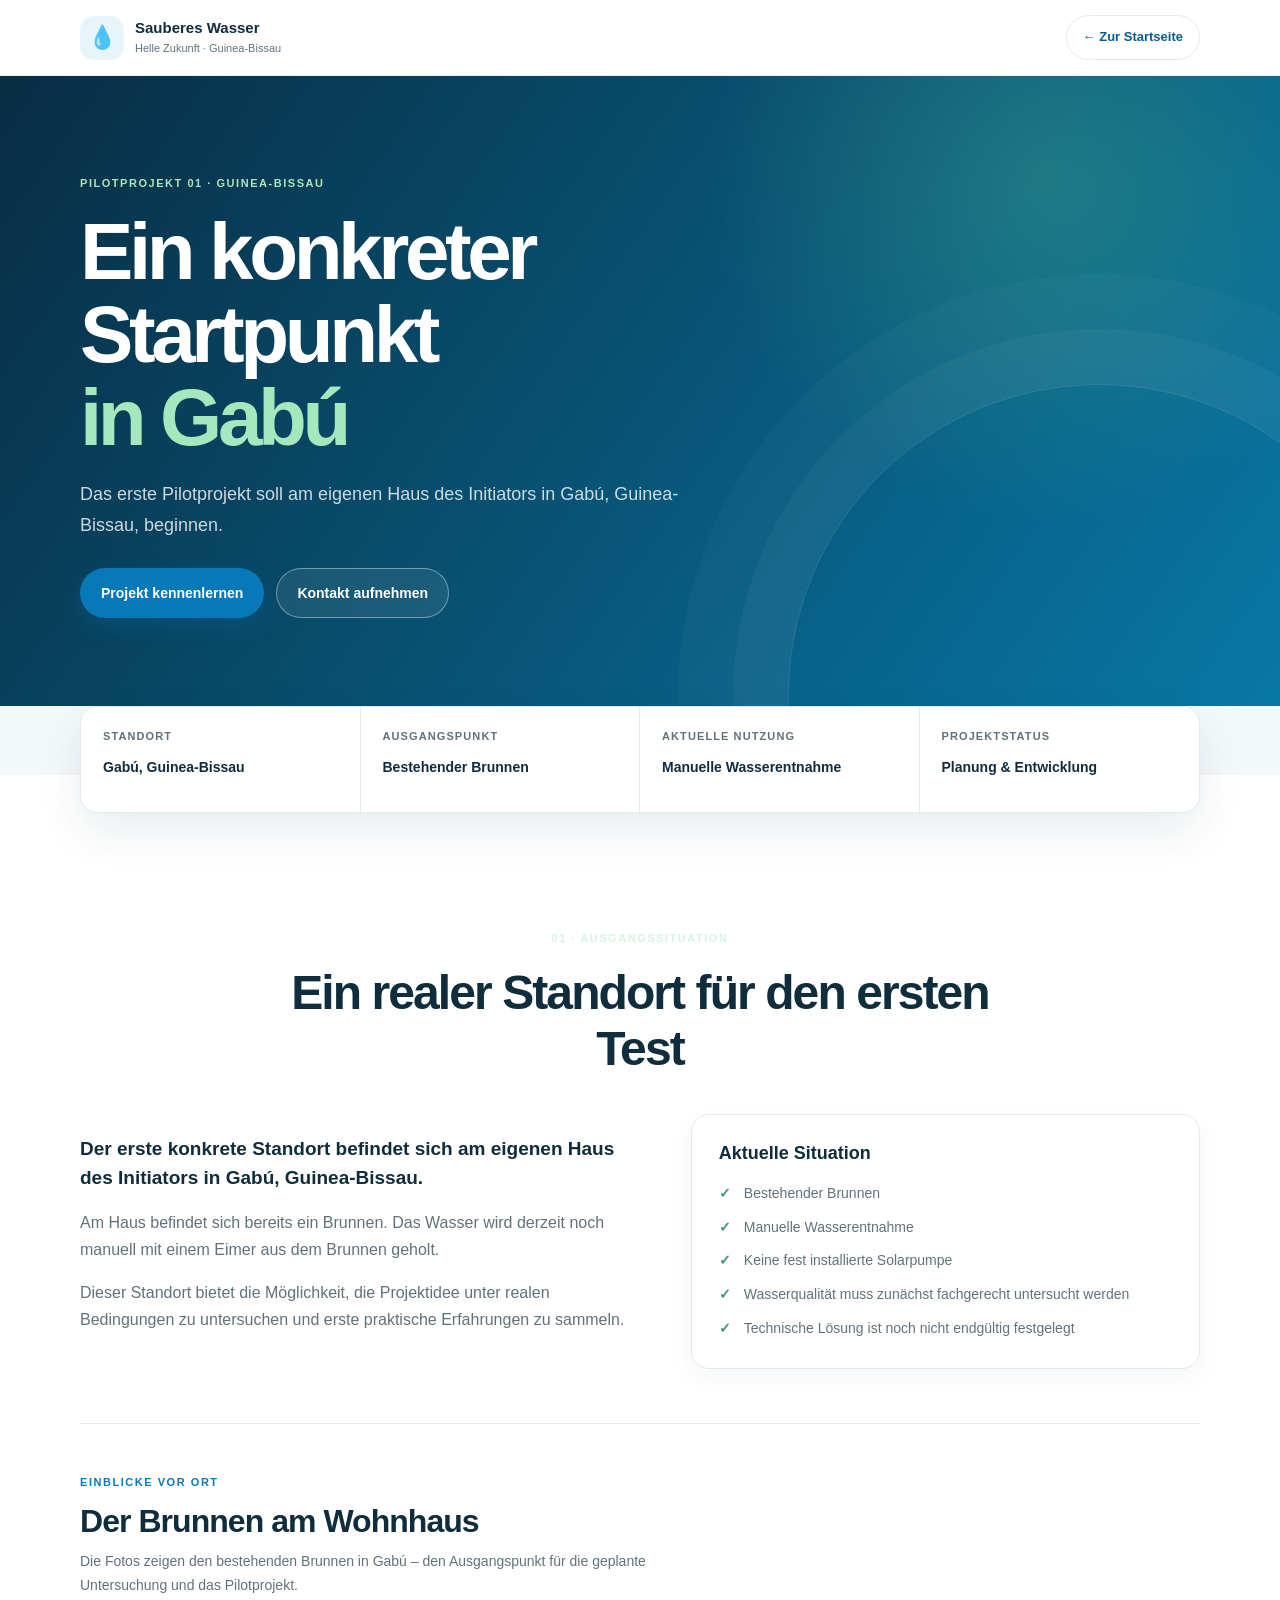
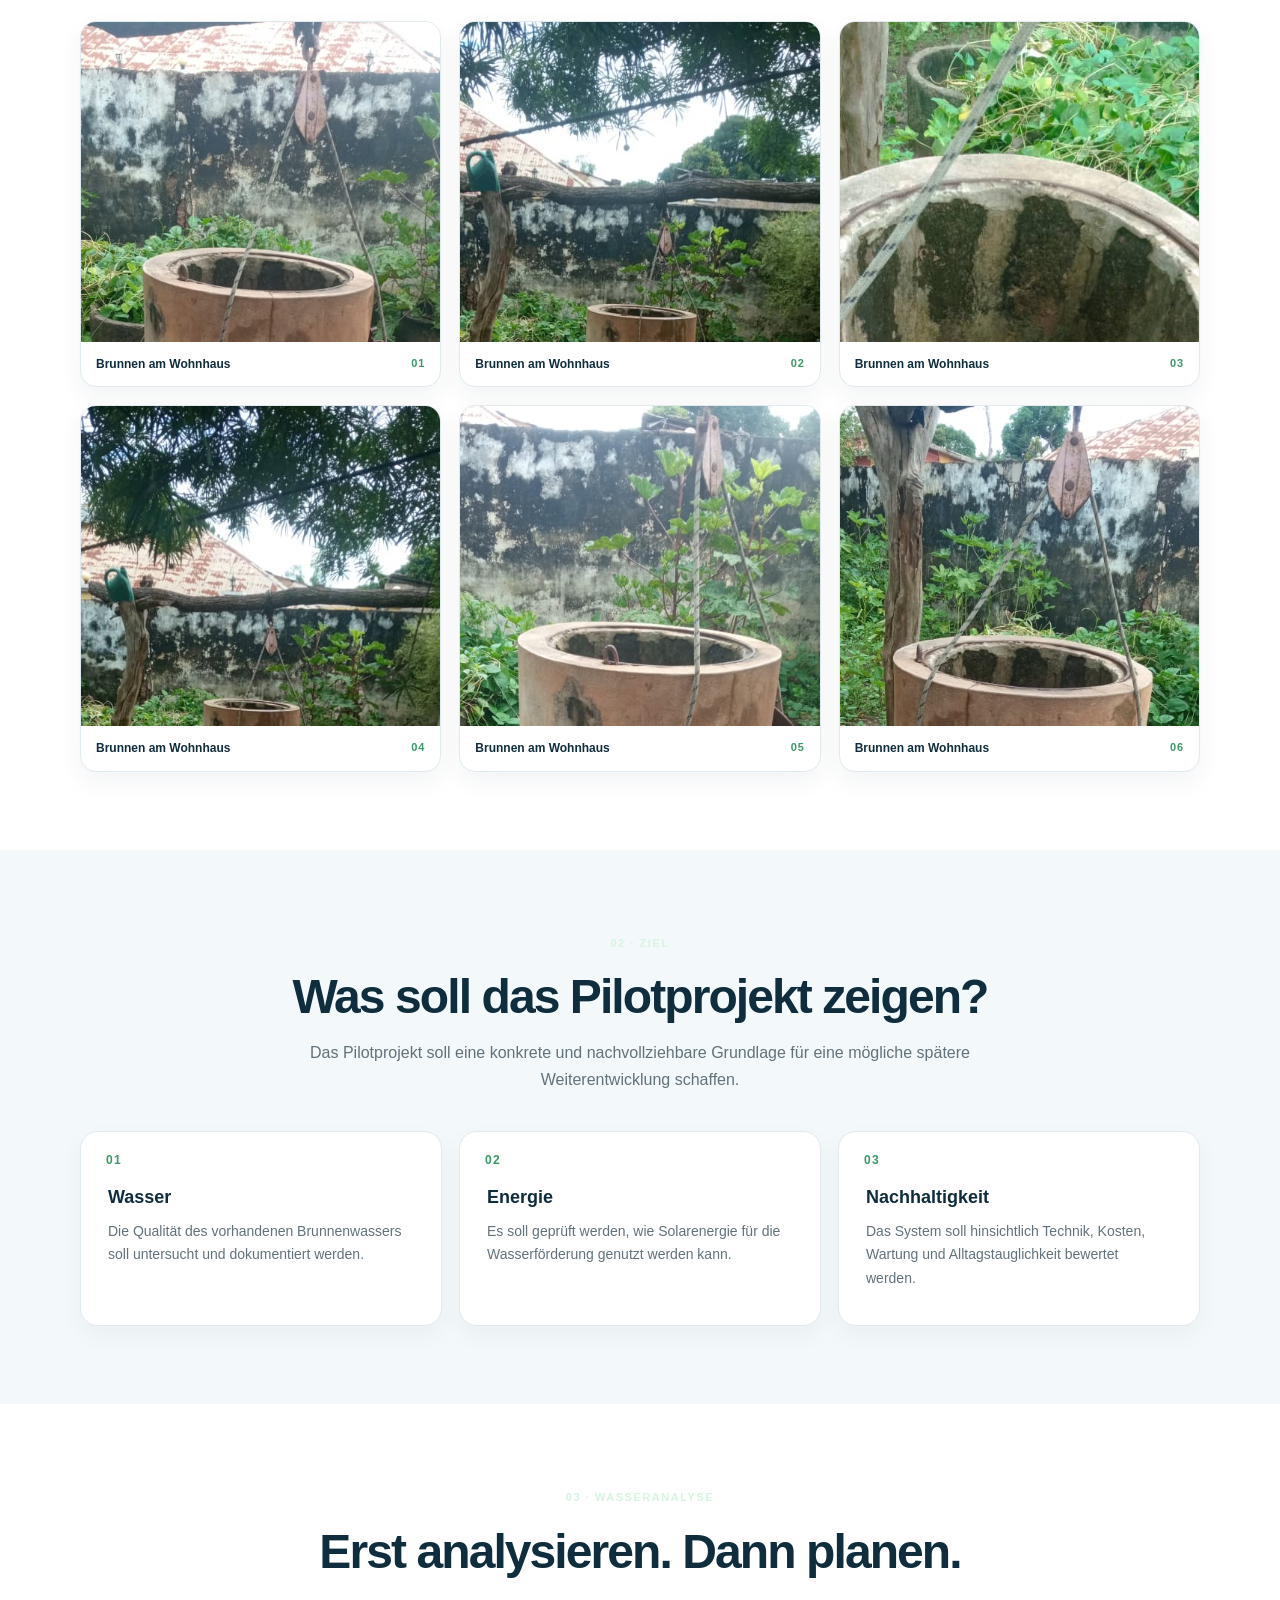
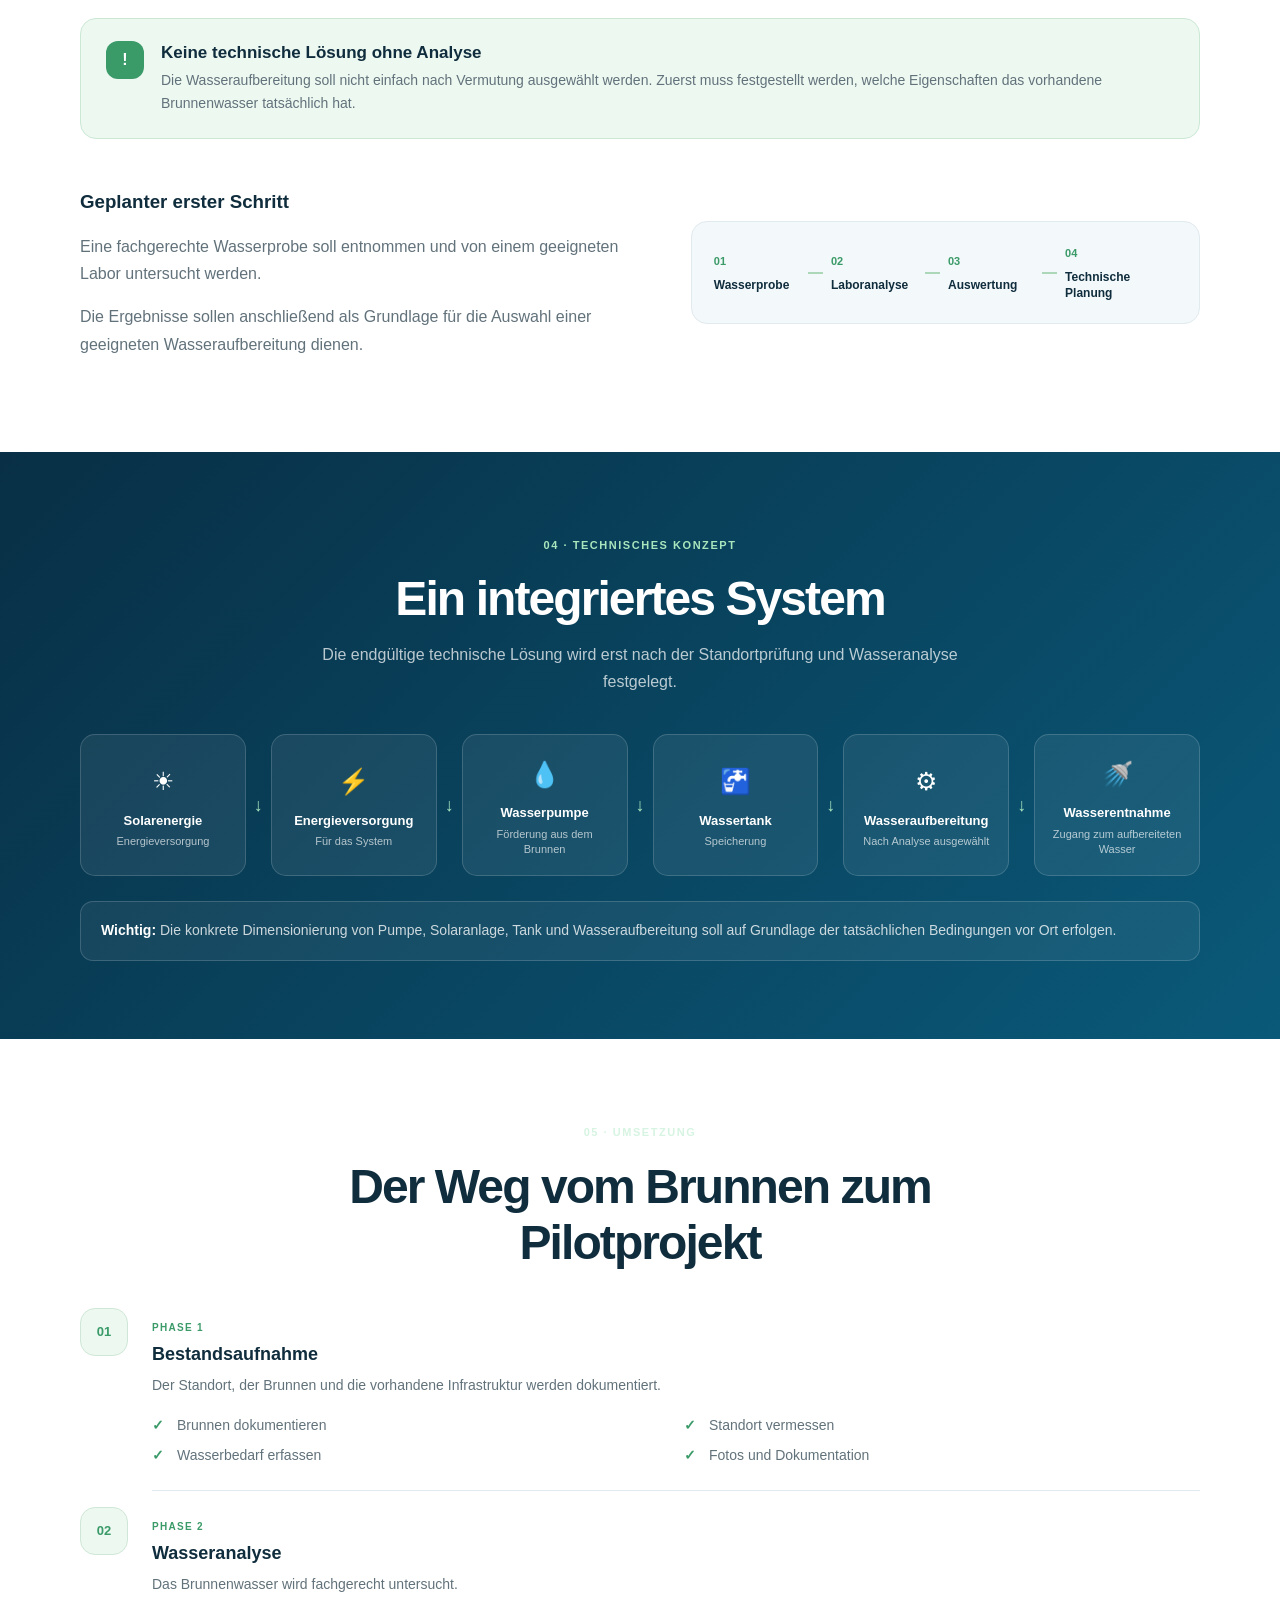
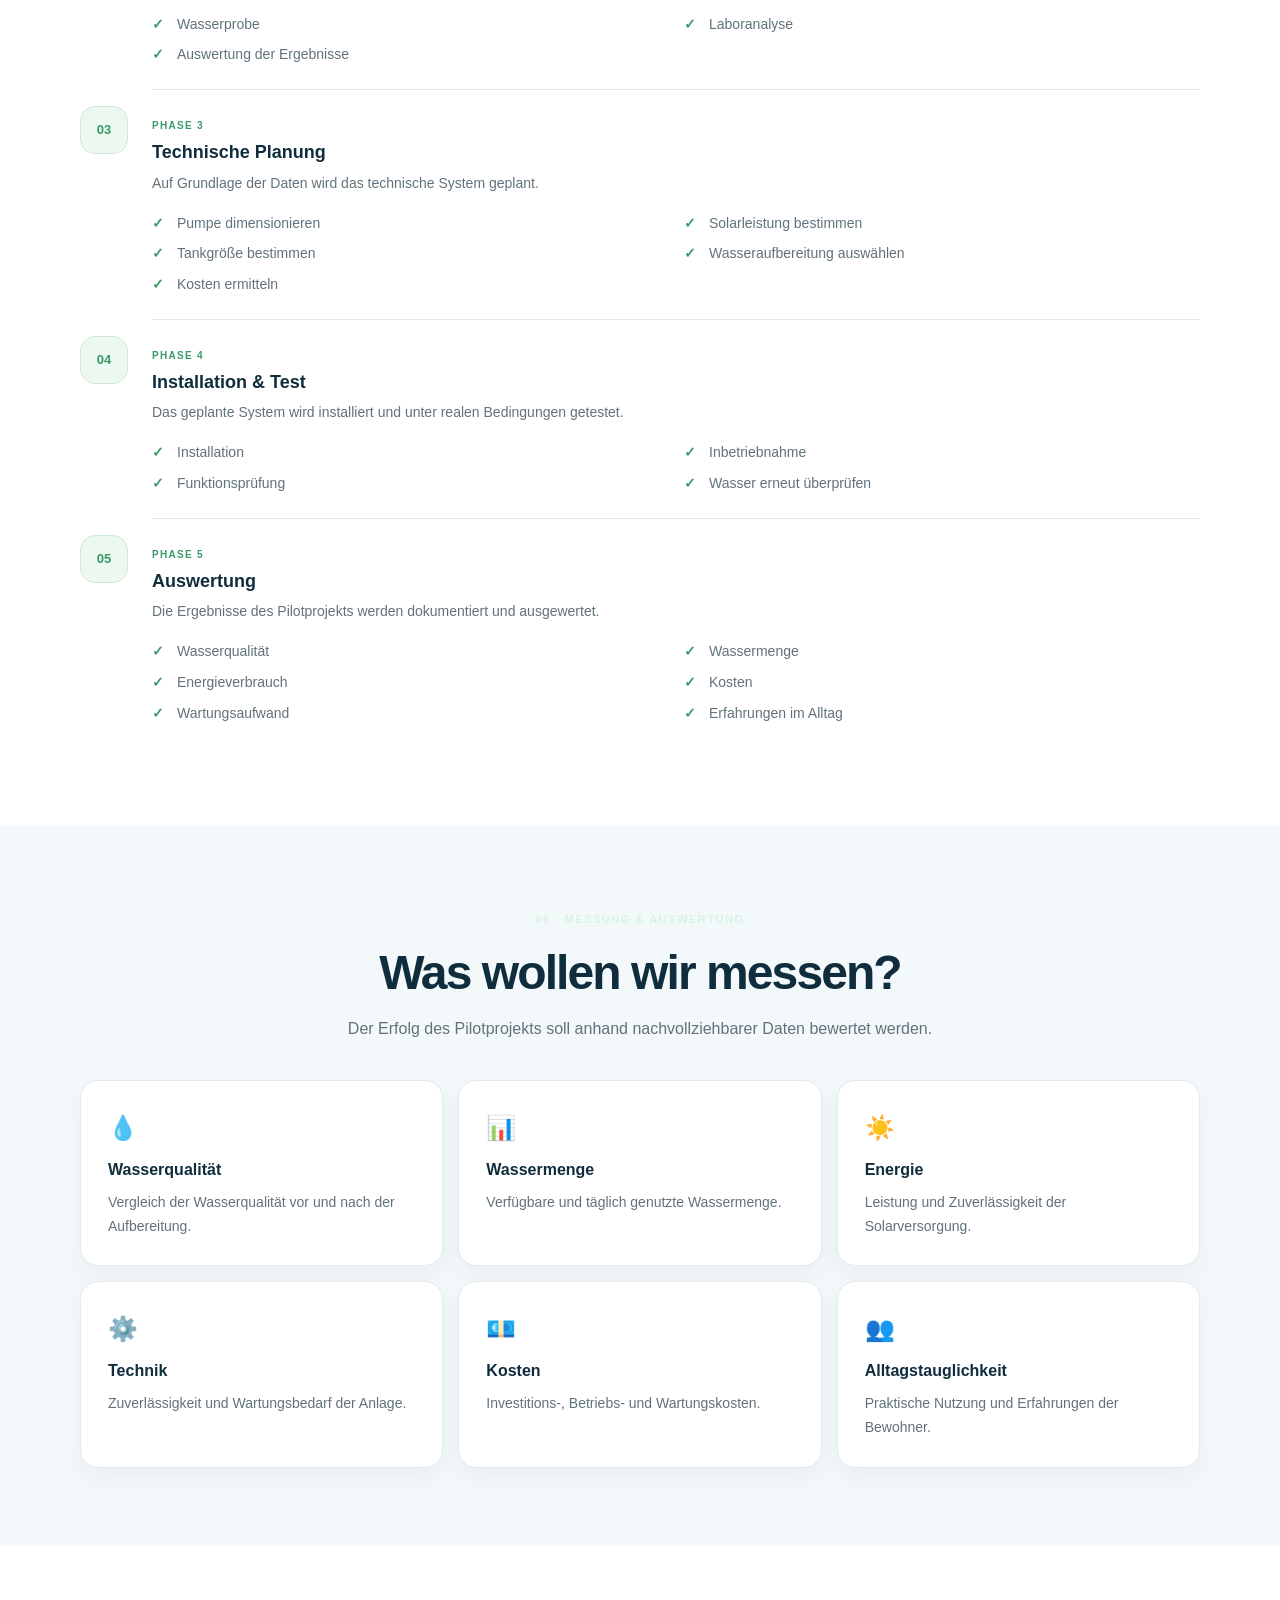
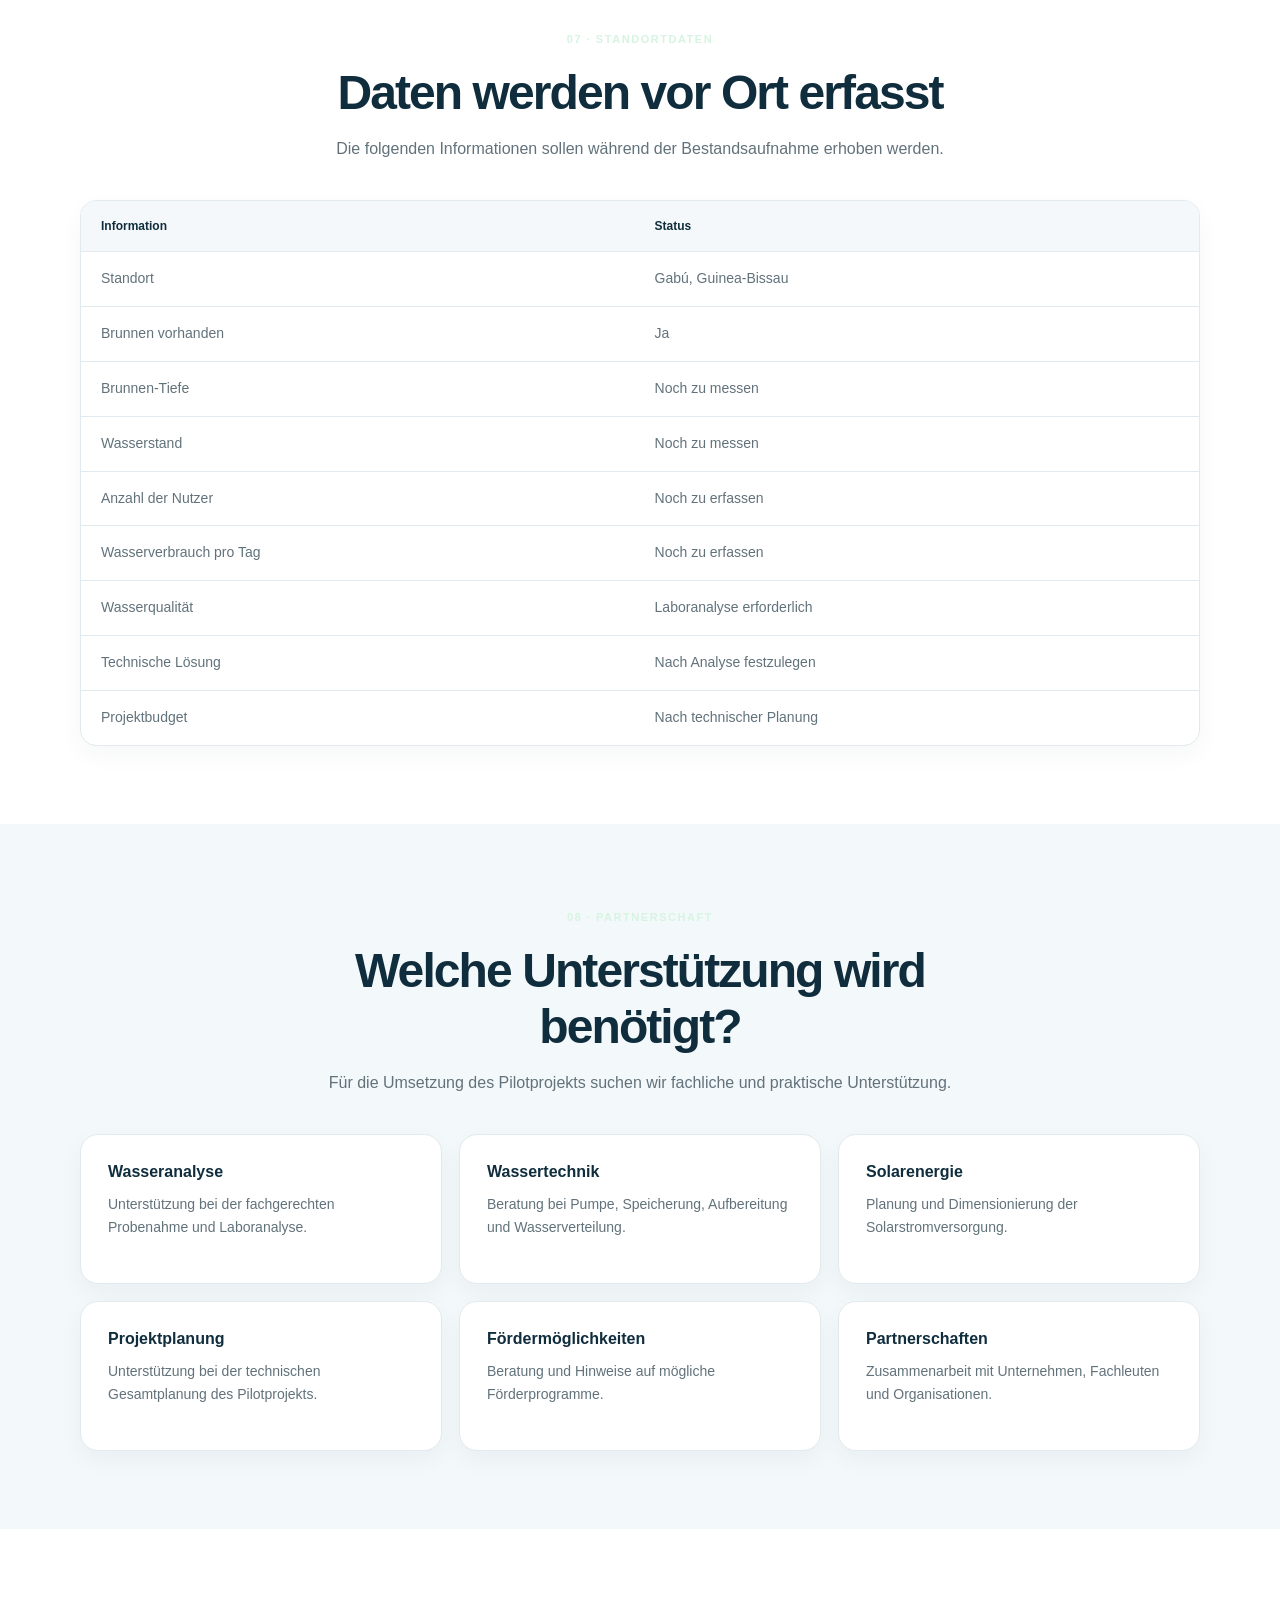
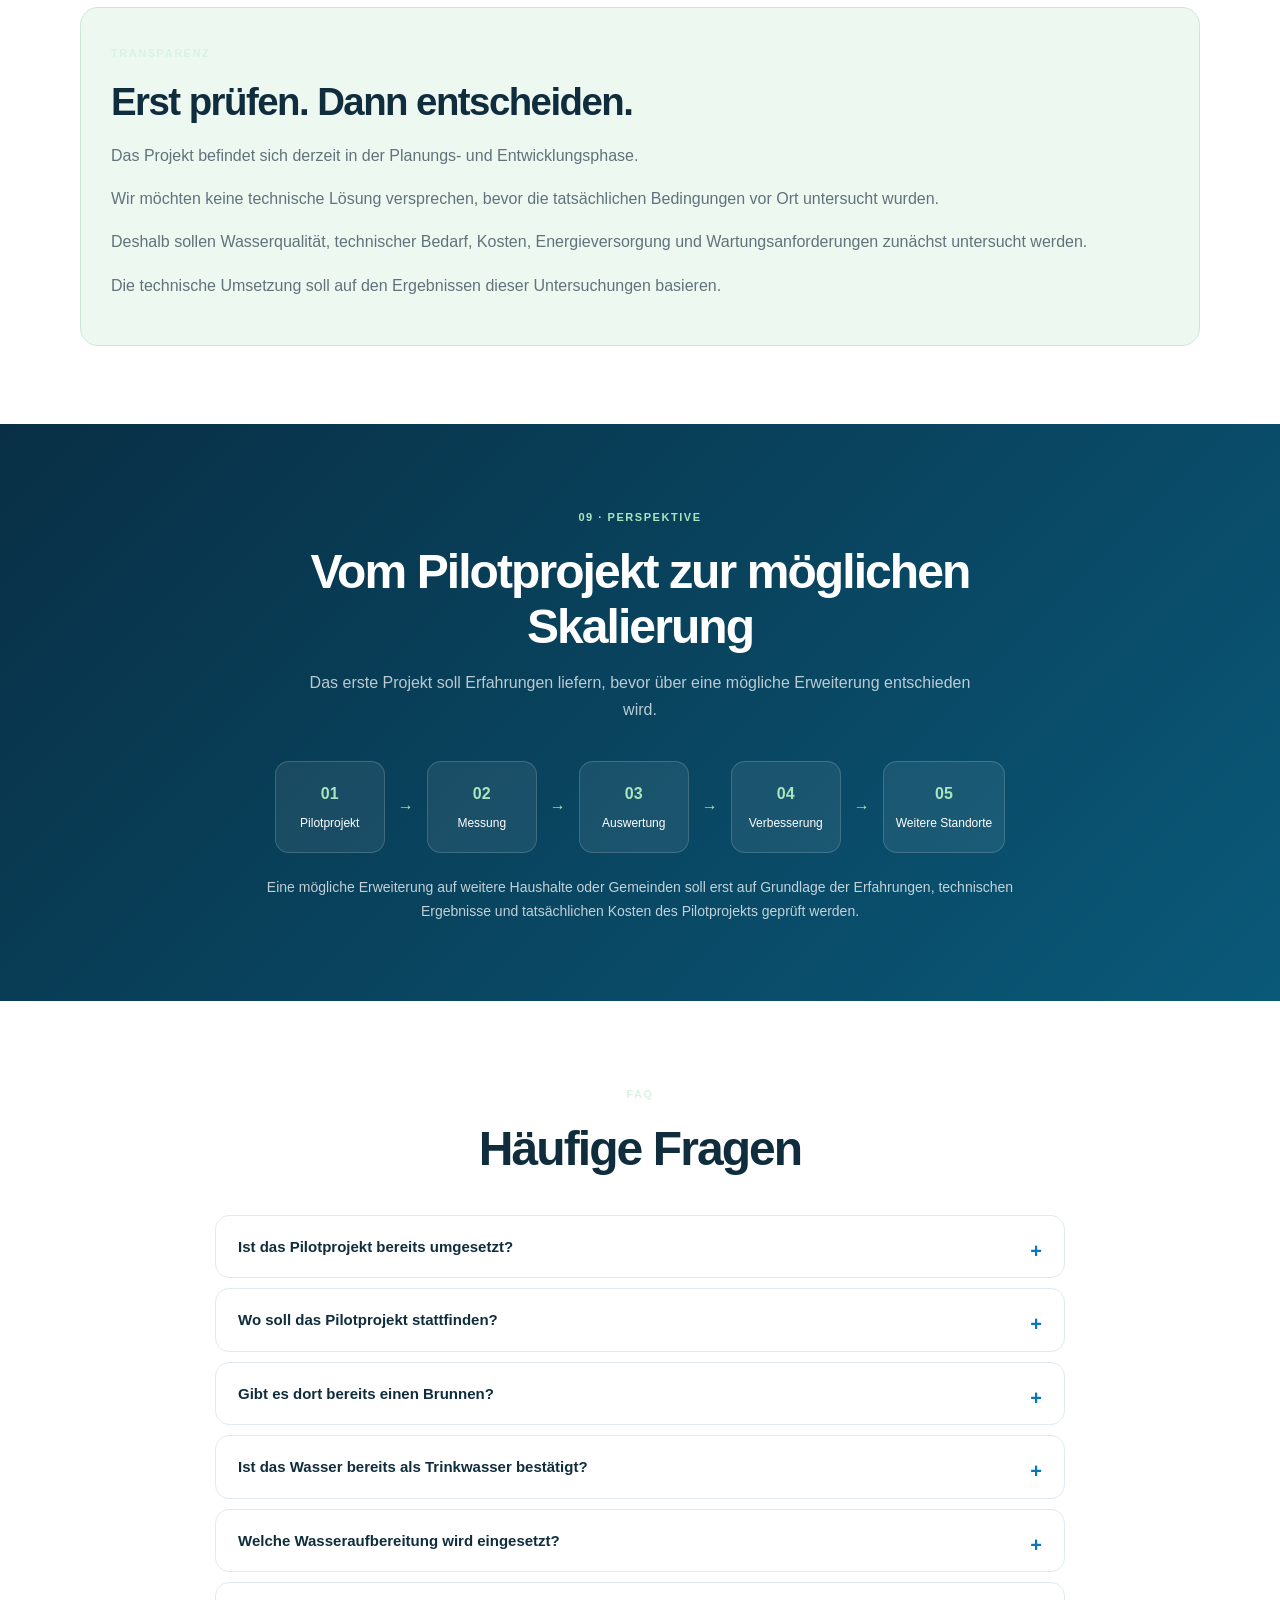
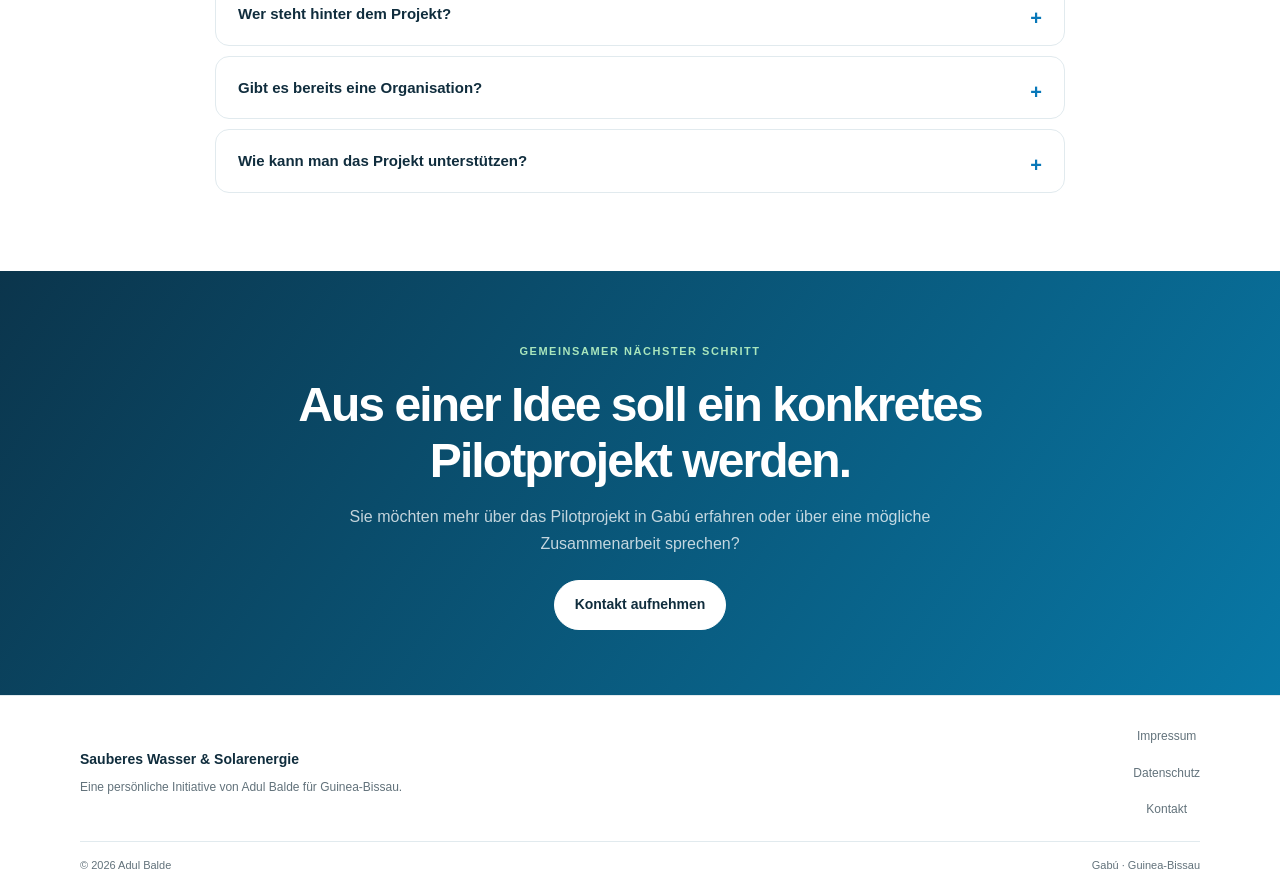
==== commit d90d0d62: "add photos" ====
--- a/pilotprojekt.html
+++ b/pilotprojekt.html
@@ -232,6 +232,59 @@
 
                 </div>
 
+                <div class="well-gallery-block">
+                    <div class="well-gallery-heading">
+                        <span class="eyebrow blue">EINBLICKE VOR ORT</span>
+                        <h3>Der Brunnen am Wohnhaus</h3>
+                        <p>Die Fotos zeigen den bestehenden Brunnen in Gabú – den Ausgangspunkt für die geplante Untersuchung und das Pilotprojekt.</p>
+                    </div>
+
+                    <div class="well-gallery">
+                        <figure>
+                            <a href="assets/poco1.jpg" target="_blank" rel="noopener noreferrer">
+                                <img src="assets/poco1.jpg" alt="Bestehender Brunnen am Wohnhaus in Gabú, Aufnahme 1" loading="lazy">
+                                <span class="photo-zoom" aria-hidden="true">↗</span>
+                            </a>
+                            <figcaption>Brunnen am Wohnhaus <span>01</span></figcaption>
+                        </figure>
+                        <figure>
+                            <a href="assets/poco2.jpg" target="_blank" rel="noopener noreferrer">
+                                <img src="assets/poco2.jpg" alt="Bestehender Brunnen am Wohnhaus in Gabú, Aufnahme 2" loading="lazy">
+                                <span class="photo-zoom" aria-hidden="true">↗</span>
+                            </a>
+                            <figcaption>Brunnen am Wohnhaus <span>02</span></figcaption>
+                        </figure>
+                        <figure>
+                            <a href="assets/poco3.jpg" target="_blank" rel="noopener noreferrer">
+                                <img src="assets/poco3.jpg" alt="Bestehender Brunnen am Wohnhaus in Gabú, Aufnahme 3" loading="lazy">
+                                <span class="photo-zoom" aria-hidden="true">↗</span>
+                            </a>
+                            <figcaption>Brunnen am Wohnhaus <span>03</span></figcaption>
+                        </figure>
+                        <figure>
+                            <a href="assets/poco4.jpg" target="_blank" rel="noopener noreferrer">
+                                <img src="assets/poco4.jpg" alt="Bestehender Brunnen am Wohnhaus in Gabú, Aufnahme 4" loading="lazy">
+                                <span class="photo-zoom" aria-hidden="true">↗</span>
+                            </a>
+                            <figcaption>Brunnen am Wohnhaus <span>04</span></figcaption>
+                        </figure>
+                        <figure>
+                            <a href="assets/poco5.jpg" target="_blank" rel="noopener noreferrer">
+                                <img src="assets/poco5.jpg" alt="Bestehender Brunnen am Wohnhaus in Gabú, Aufnahme 5" loading="lazy">
+                                <span class="photo-zoom" aria-hidden="true">↗</span>
+                            </a>
+                            <figcaption>Brunnen am Wohnhaus <span>05</span></figcaption>
+                        </figure>
+                        <figure>
+                            <a href="assets/poco6.jpg" target="_blank" rel="noopener noreferrer">
+                                <img src="assets/poco6.jpg" alt="Bestehender Brunnen am Wohnhaus in Gabú, Aufnahme 6" loading="lazy">
+                                <span class="photo-zoom" aria-hidden="true">↗</span>
+                            </a>
+                            <figcaption>Brunnen am Wohnhaus <span>06</span></figcaption>
+                        </figure>
+                    </div>
+                </div>
+
             </div>
 
         </section>
--- a/style.css
+++ b/style.css
@@ -399,3 +399,29 @@
   .pilot-page .footer-inner { align-items: flex-start; }
   .pilot-page .footer-bottom { gap: 10px; }
 }
+
+/* Well photo gallery */
+.well-gallery-block { margin-top: 54px; padding-top: 43px; border-top: 1px solid var(--line); }
+.well-gallery-heading { max-width: 650px; margin-bottom: 23px; }
+.well-gallery-heading .eyebrow { margin-bottom: 9px; }
+.well-gallery-heading h3 { margin: 0 0 8px; font-size: clamp(1.45rem,3vw,2rem); letter-spacing: -.03em; }
+.well-gallery-heading p { margin: 0; font-size: 14px; }
+.well-gallery { display: grid; grid-template-columns: repeat(3,minmax(0,1fr)); gap: 18px; }
+.well-gallery figure { overflow: hidden; margin: 0; border: 1px solid var(--line); border-radius: 16px; background: white; box-shadow: 0 9px 25px rgba(16,45,61,.06); }
+.well-gallery figure > a { position: relative; display: grid; height: 320px; place-items: center; overflow: hidden; background: #edf2f3; }
+.well-gallery img { width: 100%; height: 100%; object-fit: contain; transition: transform .35s ease; }
+.well-gallery figure > a:hover img { transform: scale(1.035); }
+.photo-zoom { position: absolute; right: 12px; bottom: 12px; display: grid; width: 34px; height: 34px; place-items: center; border: 1px solid rgba(255,255,255,.65); border-radius: 50%; color: var(--navy); background: rgba(255,255,255,.92); font-size: 17px; opacity: 0; transition: opacity .2s ease; }
+.well-gallery figure > a:hover .photo-zoom, .well-gallery figure > a:focus-visible .photo-zoom { opacity: 1; }
+.well-gallery figcaption { display: flex; justify-content: space-between; gap: 12px; padding: 12px 15px; color: var(--navy); font-family: 'Manrope',sans-serif; font-size: 12px; font-weight: 700; }
+.well-gallery figcaption span { color: var(--green); font-size: 11px; letter-spacing: .08em; }
+@media (max-width: 800px) {
+  .well-gallery { grid-template-columns: repeat(2,minmax(0,1fr)); gap: 13px; }
+  .well-gallery figure > a { height: 300px; }
+}
+@media (max-width: 520px) {
+  .well-gallery-block { margin-top: 38px; padding-top: 32px; }
+  .well-gallery { grid-template-columns: 1fr 1fr; gap: 10px; }
+  .well-gallery figure > a { height: 235px; }
+  .well-gallery figcaption { align-items: flex-start; padding: 10px; font-size: 11px; }
+}
